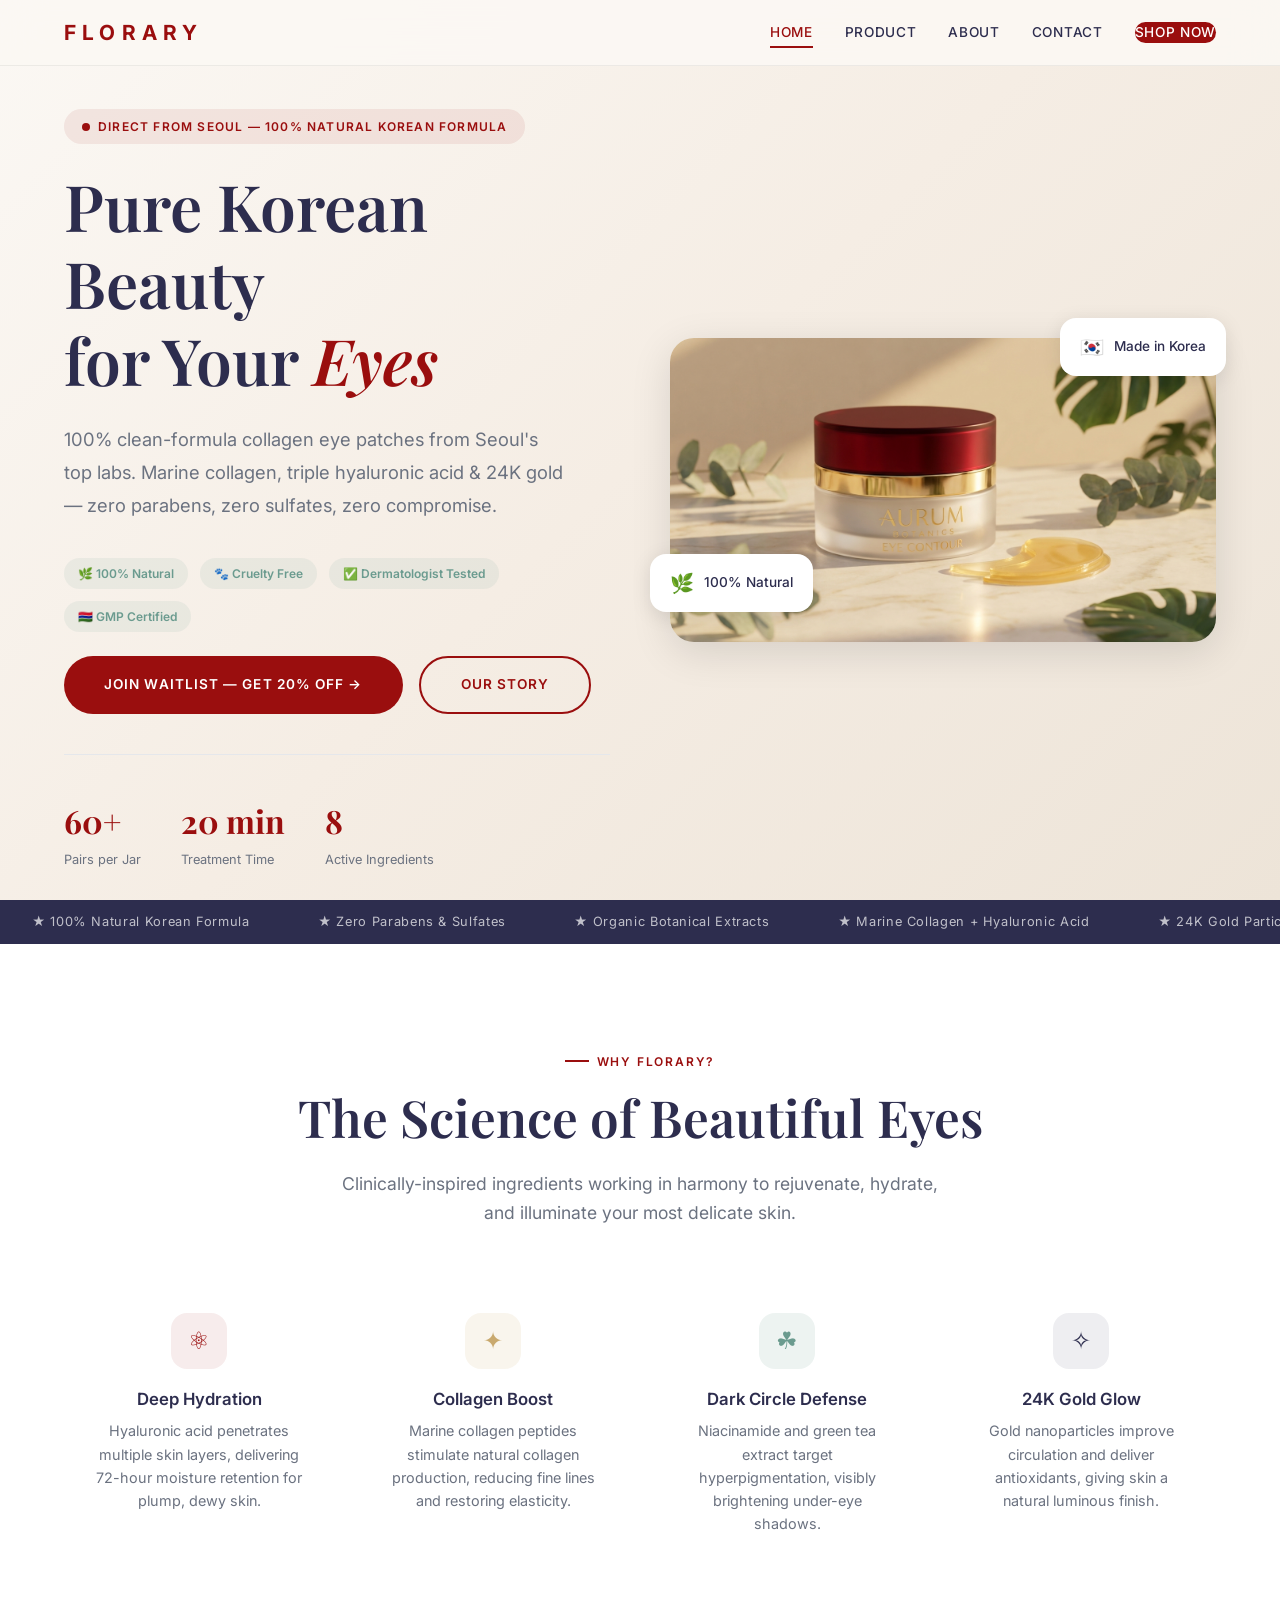
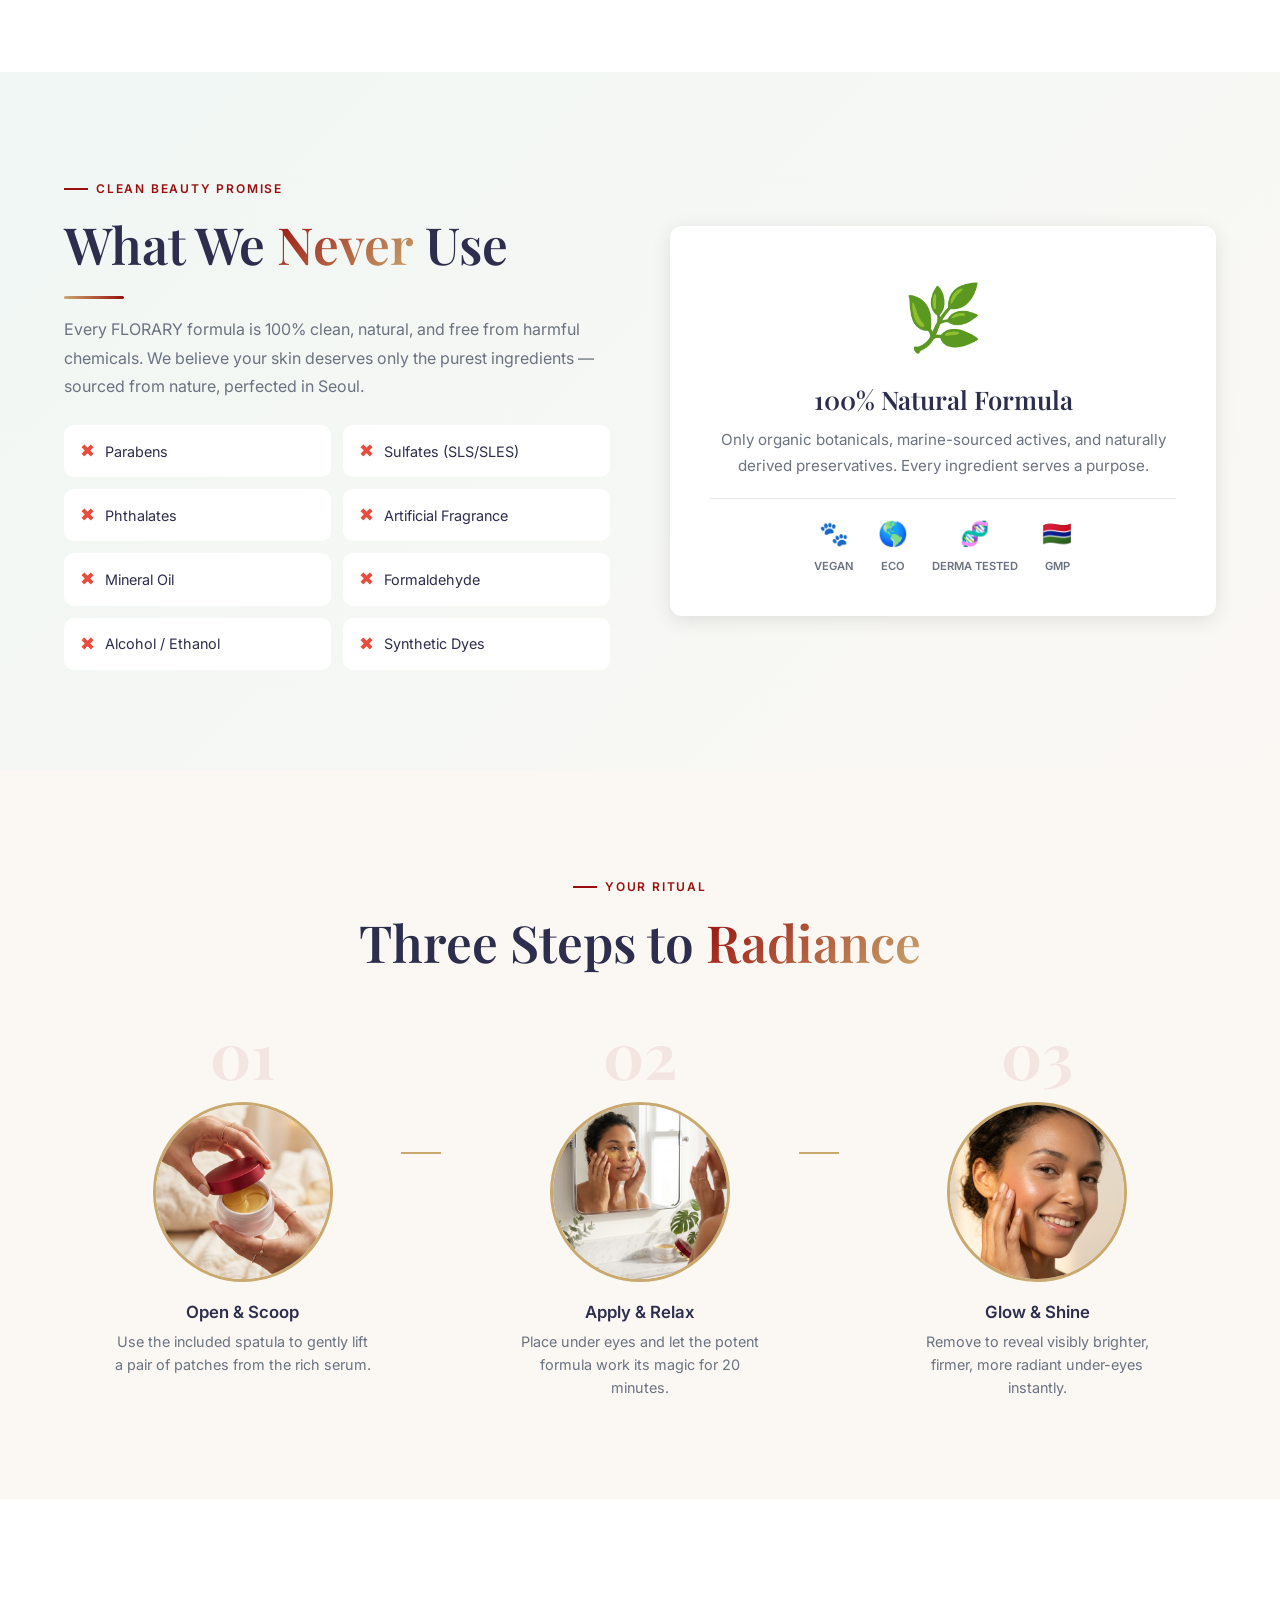
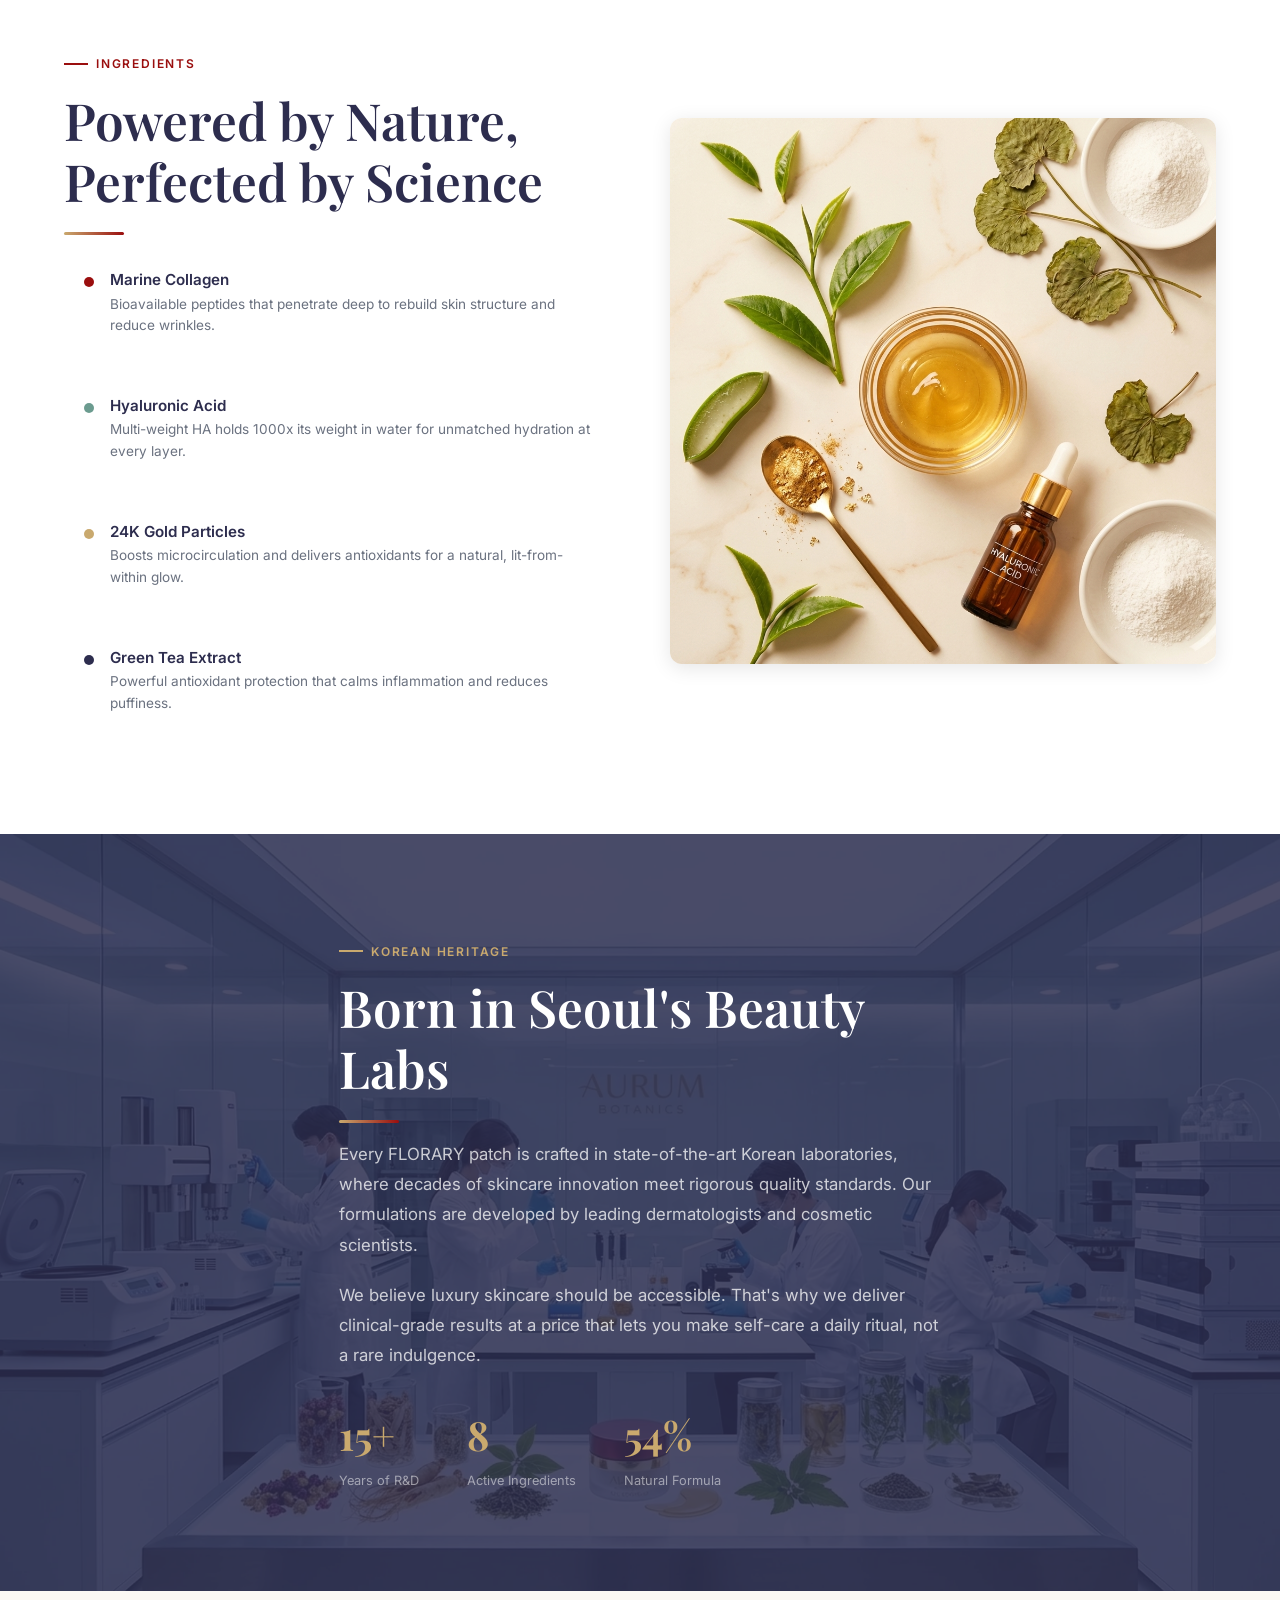
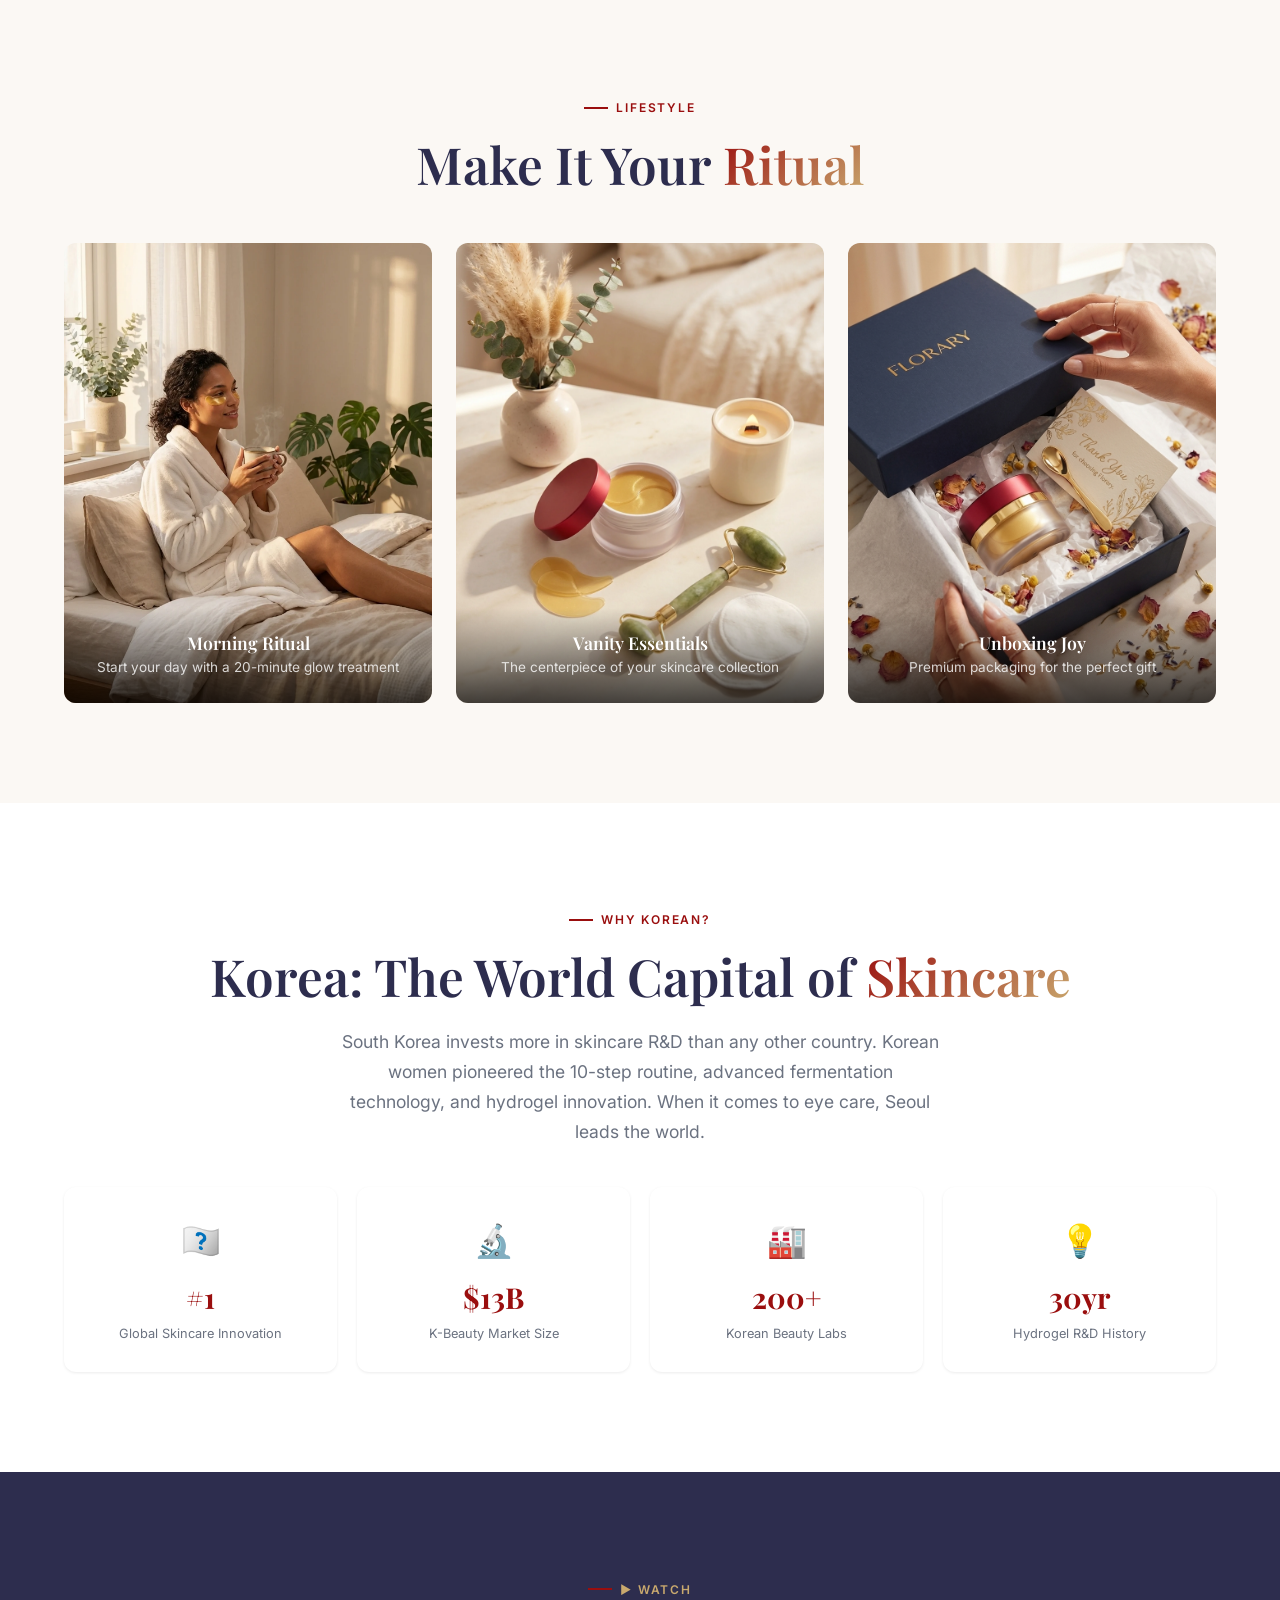
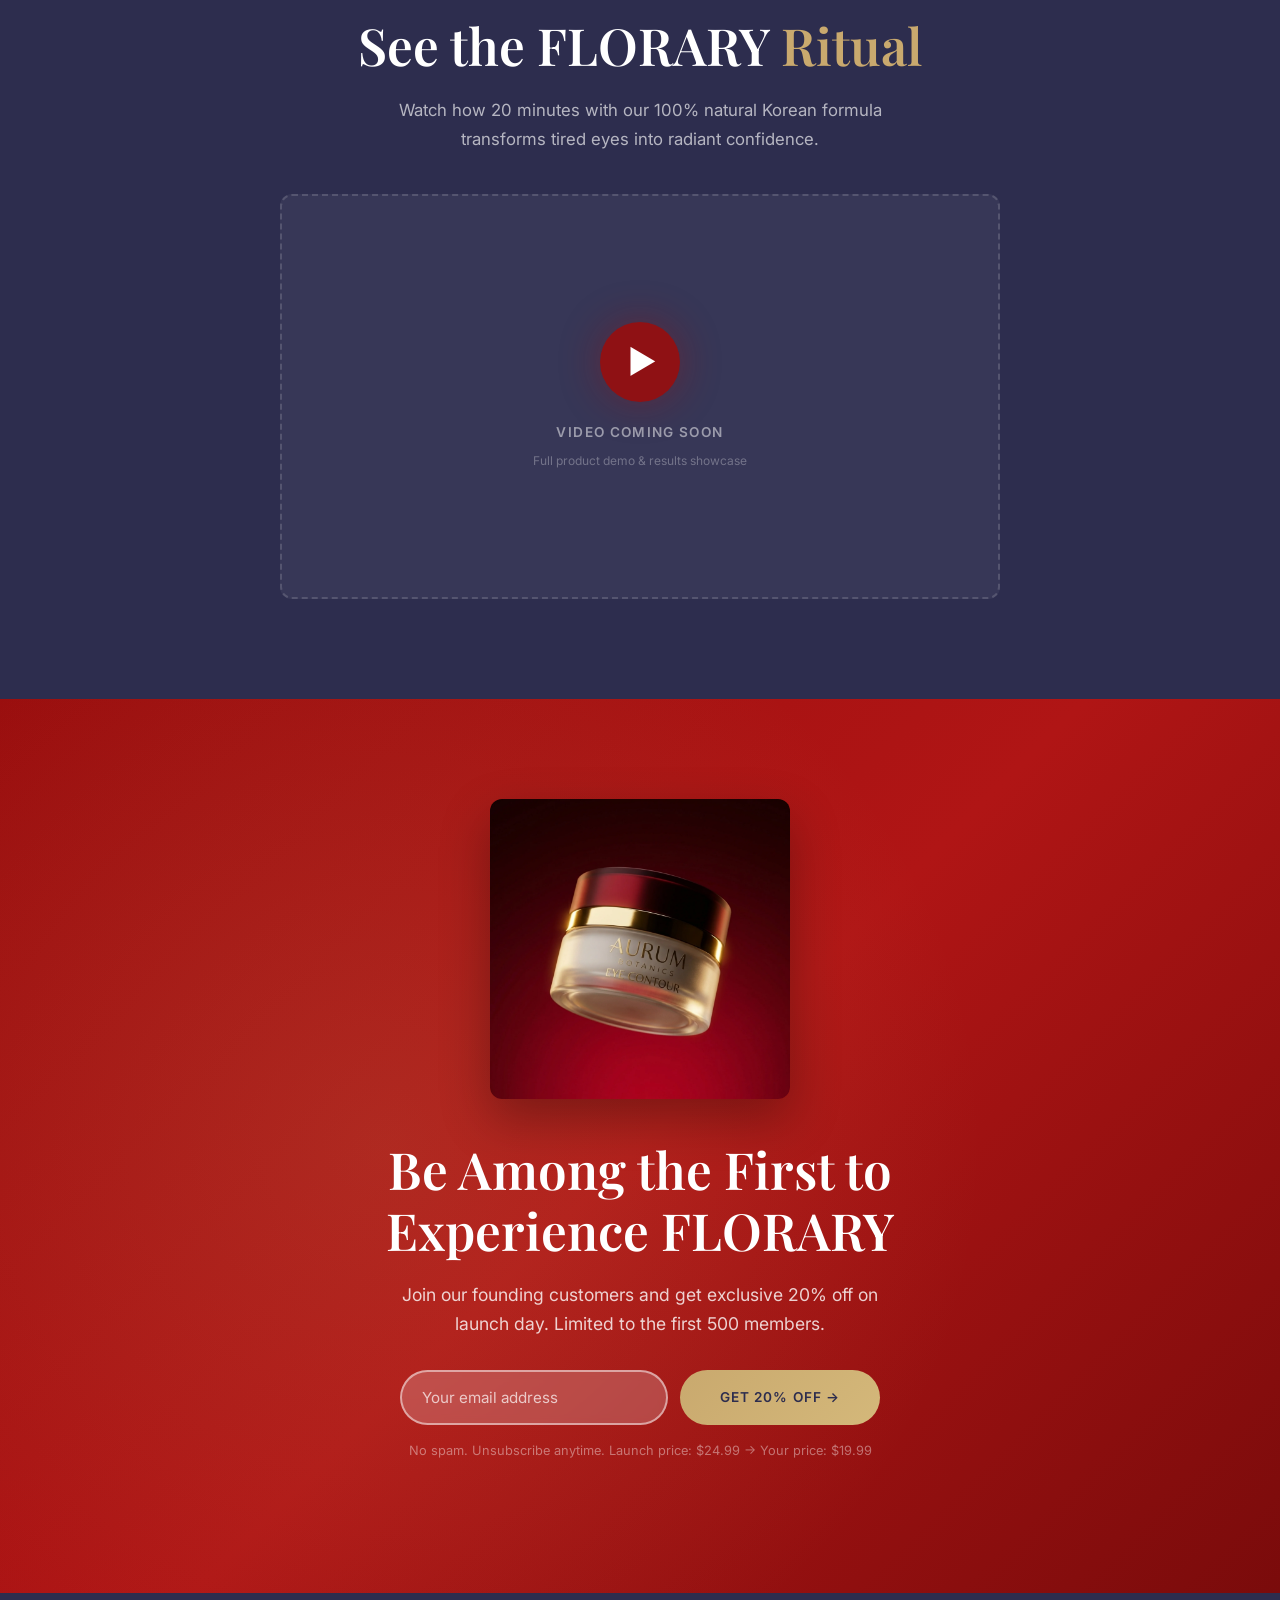
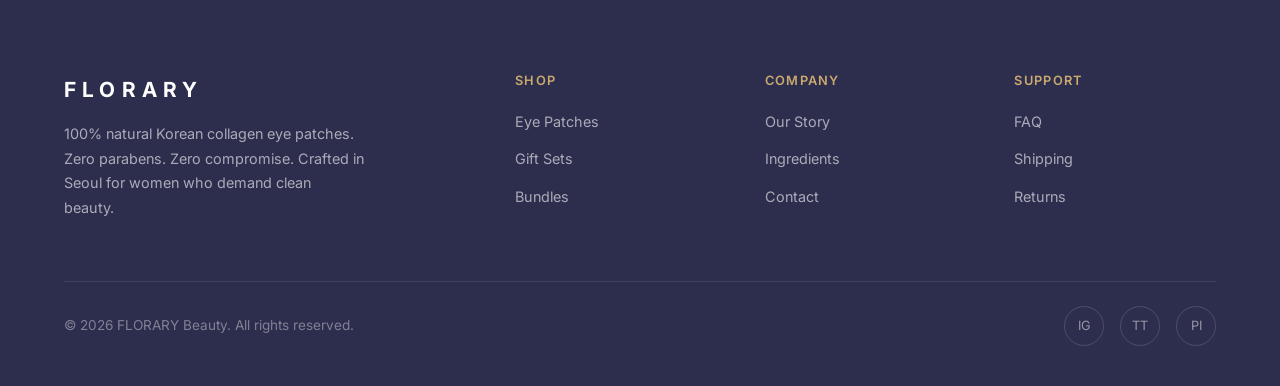
==== index.html @ 5958a9b1 "Add all site pages and images Complete FLORARY Beauty website: index.html, product.html, 11 product " ====
<!DOCTYPE html>
<html lang="en">
<head>
  <meta charset="UTF-8">
  <meta name="viewport" content="width=device-width, initial-scale=1.0">
  <title>FLORARY Beauty — Premium Korean Collagen Eye Patches</title>
  <meta name="description" content="Transform your under-eye area with FLORARY's luxury collagen eye patches. Infused with marine collagen, hyaluronic acid, and 24K gold. Korean beauty innovation.">
  <link rel="stylesheet" href="styles.css">
  <style>
    /* ---- Hero ---- */
    .hero { min-height: 100vh; display: flex; align-items: center; position: relative; overflow: hidden; padding-top: 80px; }
    .hero-bg { position: absolute; inset: 0; background: linear-gradient(135deg, var(--cream) 0%, #F5EDE4 50%, #EDE4D8 100%); }
    .hero-grid { display: grid; grid-template-columns: 1fr 1fr; gap: 60px; align-items: center; position: relative; z-index: 2; }
    .hero-badge { display: inline-flex; align-items: center; gap: 8px; background: rgba(154,14,14,0.08); color: var(--crimson); padding: 8px 18px; border-radius: 50px; font-size: 0.75rem; font-weight: 600; letter-spacing: 0.1em; text-transform: uppercase; margin-bottom: 24px; }
    .hero-badge::before { content: ''; width: 8px; height: 8px; background: var(--crimson); border-radius: 50%; animation: pulse 2s infinite; }
    @keyframes pulse { 0%, 100% { opacity: 1; } 50% { opacity: 0.4; } }
    .hero h1 { font-size: clamp(2.5rem, 5vw, 4rem); color: var(--navy); margin-bottom: 24px; }
    .hero h1 em { font-style: italic; color: var(--crimson); }
    .hero-desc { font-size: 1.15rem; color: var(--text-light); line-height: 1.8; margin-bottom: 36px; max-width: 500px; }
    .hero-buttons { display: flex; gap: 16px; flex-wrap: wrap; }
    .hero-stats { display: flex; gap: 40px; margin-top: 40px; padding-top: 40px; border-top: 1px solid var(--border); }
    .hero-stat-num { font-family: 'Playfair Display', serif; font-size: 2rem; font-weight: 700; color: var(--crimson); }
    .hero-stat-label { font-size: 0.8rem; color: var(--text-light); margin-top: 4px; }
    .hero-img-wrapper { position: relative; }
    .hero-img-wrapper img { border-radius: 24px; box-shadow: var(--shadow-lg); }
    .hero-float-badge { position: absolute; background: var(--white); border-radius: 16px; padding: 14px 20px; box-shadow: var(--shadow-md); display: flex; align-items: center; gap: 10px; font-size: 0.85rem; font-weight: 500; animation: floatBadge 4s ease-in-out infinite; }
    .hero-float-badge.top { top: -20px; right: -10px; }
    .hero-float-badge.bottom { bottom: 30px; left: -20px; }
    @keyframes floatBadge { 0%, 100% { transform: translateY(0); } 50% { transform: translateY(-8px); } }
    .sparkle-container { position: absolute; inset: 0; pointer-events: none; z-index: 1; }
    @keyframes sparkleAnim { 0%, 100% { opacity: 0; transform: scale(0); } 50% { opacity: 1; transform: scale(1); } }

    /* ---- Benefits ---- */
    .benefits-grid { display: grid; grid-template-columns: repeat(auto-fit, minmax(260px, 1fr)); gap: 24px; margin-top: 48px; }
    .benefit-card { background: var(--white); border-radius: var(--radius); padding: 36px 28px; text-align: center; transition: var(--transition); border: 1px solid transparent; }
    .benefit-card:hover { border-color: var(--gold); transform: translateY(-4px); box-shadow: var(--shadow-md); }
    .benefit-icon { width: 56px; height: 56px; border-radius: 16px; display: flex; align-items: center; justify-content: center; font-size: 1.5rem; margin: 0 auto 20px; }
    .benefit-card h3 { font-family: 'Inter', sans-serif; font-size: 1.05rem; font-weight: 600; margin-bottom: 10px; }
    .benefit-card p { font-size: 0.9rem; color: var(--text-light); line-height: 1.6; }

    /* ---- Steps ---- */
    .steps-grid { display: grid; grid-template-columns: repeat(3, 1fr); gap: 40px; margin-top: 48px; }
    .step { text-align: center; position: relative; }
    .step-num { font-family: 'Playfair Display', serif; font-size: 4rem; font-weight: 700; color: rgba(154,14,14,0.08); line-height: 1; margin-bottom: 16px; }
    .step-img { width: 180px; height: 180px; border-radius: 50%; overflow: hidden; margin: 0 auto 20px; border: 3px solid var(--gold); }
    .step-img img { width: 100%; height: 100%; object-fit: cover; }
    .step h3 { font-family: 'Inter', sans-serif; font-size: 1.05rem; font-weight: 600; margin-bottom: 8px; }
    .step p { font-size: 0.9rem; color: var(--text-light); max-width: 260px; margin: 0 auto; }
    .step-connector { position: absolute; top: 130px; right: -20px; width: 40px; height: 2px; background: var(--gold); }
    @media (max-width: 768px) { .step-connector { display: none; } .steps-grid { grid-template-columns: 1fr; } }

    /* ---- Ingredients ---- */
    .ingredients-layout { display: grid; grid-template-columns: 1fr 1fr; gap: 60px; align-items: center; margin-top: 48px; }
    .ingredient-list { display: flex; flex-direction: column; gap: 20px; }
    .ingredient-item { display: flex; gap: 16px; align-items: flex-start; padding: 20px; background: var(--white); border-radius: var(--radius); transition: var(--transition); }
    .ingredient-item:hover { box-shadow: var(--shadow-sm); transform: translateX(4px); }
    .ingredient-dot { width: 10px; height: 10px; border-radius: 50%; margin-top: 6px; flex-shrink: 0; }
    .ingredient-item h4 { font-family: 'Inter', sans-serif; font-size: 0.95rem; font-weight: 600; margin-bottom: 4px; }
    .ingredient-item p { font-size: 0.85rem; color: var(--text-light); }
    .ingredients-img img { border-radius: var(--radius); box-shadow: var(--shadow-md); }

    /* ---- Korean Heritage ---- */
    .korean { position: relative; background: var(--navy); color: var(--white); overflow: hidden; }
    .korean-bg { position: absolute; inset: 0; opacity: 0.15; }
    .korean-bg img { width: 100%; height: 100%; object-fit: cover; }
    .korean-content { position: relative; z-index: 2; max-width: 650px; }
    .korean .section-label { color: var(--gold); }
    .korean .section-label::before { background: var(--gold); }
    .korean .section-title { color: var(--white); }
    .korean p { color: rgba(255,255,255,0.75); font-size: 1.05rem; line-height: 1.8; margin-bottom: 20px; }
    .korean-stats { display: flex; gap: 48px; margin-top: 32px; }
    .korean-stat-num { font-family: 'Playfair Display', serif; font-size: 2.5rem; font-weight: 700; color: var(--gold); }
    .korean-stat-label { font-size: 0.8rem; color: rgba(255,255,255,0.5); margin-top: 4px; }

    /* ---- Lifestyle ---- */
    .lifestyle-grid { display: grid; grid-template-columns: repeat(3, 1fr); gap: 24px; margin-top: 48px; }
    .lifestyle-card { border-radius: var(--radius); overflow: hidden; position: relative; aspect-ratio: 4/5; }
    .lifestyle-card img { width: 100%; height: 100%; object-fit: cover; transition: transform 0.6s; }
    .lifestyle-card:hover img { transform: scale(1.05); }
    .lifestyle-overlay { position: absolute; bottom: 0; left: 0; right: 0; padding: 24px; background: linear-gradient(transparent, rgba(0,0,0,0.7)); color: var(--white); }
    .lifestyle-overlay h3 { font-size: 1.1rem; margin-bottom: 4px; }
    .lifestyle-overlay p { font-size: 0.85rem; opacity: 0.8; }

    /* ---- Reviews ---- */
    .reviews-grid { display: grid; grid-template-columns: repeat(auto-fit, minmax(300px, 1fr)); gap: 24px; margin-top: 48px; }
    .review-card { background: var(--white); border-radius: var(--radius); padding: 32px; position: relative; }
    .review-stars { color: var(--gold); font-size: 0.9rem; letter-spacing: 2px; margin-bottom: 16px; }
    .review-text { font-size: 0.95rem; color: var(--text); line-height: 1.7; margin-bottom: 20px; font-style: italic; }
    .review-author { display: flex; align-items: center; gap: 12px; }
    .review-avatar { width: 44px; height: 44px; border-radius: 50%; background: linear-gradient(135deg, var(--sage), var(--gold)); display: flex; align-items: center; justify-content: center; color: var(--white); font-weight: 700; font-size: 1rem; }
    .review-name { font-weight: 600; font-size: 0.9rem; }
    .review-badge { font-size: 0.75rem; color: var(--sage); }

    /* ---- CTA ---- */
    .cta { background: linear-gradient(135deg, var(--crimson) 0%, #B01515 50%, var(--crimson-dark) 100%); color: var(--white); text-align: center; position: relative; overflow: hidden; }
    .cta::before { content: ''; position: absolute; inset: 0; background: radial-gradient(circle at 30% 50%, rgba(201,169,110,0.15), transparent 60%); }
    .cta .section-title { color: var(--white); }
    .cta p { color: rgba(255,255,255,0.8); font-size: 1.1rem; max-width: 500px; margin: 0 auto 32px; }
    .cta-img { max-width: 300px; margin: 0 auto 40px; }
    .cta-img img { border-radius: var(--radius); box-shadow: 0 20px 50px rgba(0,0,0,0.3); }

    @media (max-width: 768px) {
      .hero-grid { grid-template-columns: 1fr; text-align: center; }
      .hero-desc, .hero-buttons { justify-content: center; }
      .hero-stats { justify-content: center; }
      .hero-img-wrapper { max-width: 400px; margin: 0 auto; }
      .hero-float-badge { display: none; }
      .ingredients-layout { grid-template-columns: 1fr; }
      .lifestyle-grid { grid-template-columns: 1fr; }
      .korean-stats { gap: 24px; }
    }
  </style>
</head>
<body>

<!-- Preloader -->
<div class="preloader">
  <div class="preloader-logo">FLORARY</div>
  <div class="preloader-bar"></div>
</div>

<!-- Scroll progress -->
<div class="scroll-progress"></div>

<!-- Nav -->
<nav class="nav">
  <div class="nav-overlay"></div>
  <div class="nav-inner">
    <a href="index.html" class="nav-logo">FLORARY</a>
    <div class="nav-links">
      <a href="index.html" class="active">Home</a>
      <a href="product.html">Product</a>
      <a href="about.html">About</a>
      <a href="contact.html">Contact</a>
      <a href="product.html" class="nav-cta">Shop Now</a>
    </div>
    <div class="nav-hamburger" onclick="document.querySelector('.nav-links').classList.toggle('open');document.querySelector('.nav-overlay').classList.toggle('show')">
      <span></span><span></span><span></span>
    </div>
  </div>
</nav>

<!-- Sparkles -->
<div class="sparkle-container"></div>

<!-- Hero -->
<section class="hero">
  <div class="hero-bg"></div>
  <div class="container hero-grid">
    <div class="reveal-left">
      <div class="hero-badge">Direct from Seoul &mdash; 100% Natural Korean Formula</div>
      <h1>Pure Korean Beauty <br>for Your <em>Eyes</em></h1>
      <p class="hero-desc">100% clean-formula collagen eye patches from Seoul's top labs. Marine collagen, triple hyaluronic acid &amp; 24K gold &mdash; zero parabens, zero sulfates, zero compromise.</p>
      <div class="hero-trust-badges" style="display:flex;gap:12px;flex-wrap:wrap;margin-bottom:24px;">
        <span style="display:inline-flex;align-items:center;gap:6px;background:rgba(107,155,143,0.1);padding:6px 14px;border-radius:50px;font-size:0.75rem;font-weight:600;color:var(--sage);">&#127807; 100% Natural</span>
        <span style="display:inline-flex;align-items:center;gap:6px;background:rgba(107,155,143,0.1);padding:6px 14px;border-radius:50px;font-size:0.75rem;font-weight:600;color:var(--sage);">&#128062; Cruelty Free</span>
        <span style="display:inline-flex;align-items:center;gap:6px;background:rgba(107,155,143,0.1);padding:6px 14px;border-radius:50px;font-size:0.75rem;font-weight:600;color:var(--sage);">&#9989; Dermatologist Tested</span>
        <span style="display:inline-flex;align-items:center;gap:6px;background:rgba(107,155,143,0.1);padding:6px 14px;border-radius:50px;font-size:0.75rem;font-weight:600;color:var(--sage);">&#127468;&#127474; GMP Certified</span>
      </div>
      <div class="hero-buttons">
        <a href="#waitlist" class="btn btn-primary">Join Waitlist &mdash; Get 20% Off &rarr;</a>
        <a href="about.html" class="btn btn-outline">Our Story</a>
      </div>
      <div class="hero-stats">
        <div><div class="hero-stat-num" data-count="60" data-suffix="+">0</div><div class="hero-stat-label">Pairs per Jar</div></div>
        <div><div class="hero-stat-num" data-count="20" data-suffix=" min">0</div><div class="hero-stat-label">Treatment Time</div></div>
        <div><div class="hero-stat-num" data-count="8">0</div><div class="hero-stat-label">Active Ingredients</div></div>
      </div>
    </div>
    <div class="hero-img-wrapper reveal-right">
      <img src="images/1-hero.png" alt="FLORARY Collagen Eye Patches — luxury jar with patches and botanical elements">
      <div class="hero-float-badge top">
        <span style="font-size:1.2rem">🇰🇷</span> Made in Korea
      </div>
      <div class="hero-float-badge bottom">
        <span style="font-size:1.2rem">&#127807;</span> 100% Natural
      </div>
    </div>
  </div>
</section>

<!-- Trust Marquee -->
<div class="marquee">
  <div class="marquee-inner">
    <span>&#9733; 100% Natural Korean Formula</span>
    <span>&#9733; Zero Parabens &amp; Sulfates</span>
    <span>&#9733; Organic Botanical Extracts</span>
    <span>&#9733; Marine Collagen + Hyaluronic Acid</span>
    <span>&#9733; 24K Gold Particles</span>
    <span>&#9733; Cruelty Free &amp; Vegan</span>
    <span>&#9733; Formulated in Seoul</span>
    <span>&#9733; Dermatologist Tested</span>
    <span>&#9733; GMP Certified Lab</span>
    <span>&#9733; 100% Natural Korean Formula</span>
    <span>&#9733; Zero Parabens &amp; Sulfates</span>
    <span>&#9733; Organic Botanical Extracts</span>
    <span>&#9733; Marine Collagen + Hyaluronic Acid</span>
    <span>&#9733; 24K Gold Particles</span>
    <span>&#9733; Cruelty Free &amp; Vegan</span>
    <span>&#9733; Formulated in Seoul</span>
    <span>&#9733; Dermatologist Tested</span>
    <span>&#9733; GMP Certified Lab</span>
  </div>
</div>

<!-- Benefits -->
<section class="section" style="background: var(--white);">
  <div class="container text-center">
    <div class="section-label reveal">Why FLORARY?</div>
    <h2 class="section-title reveal">The Science of Beautiful Eyes</h2>
    <p class="section-subtitle mx-auto reveal">Clinically-inspired ingredients working in harmony to rejuvenate, hydrate, and illuminate your most delicate skin.</p>
    <div class="benefits-grid">
      <div class="benefit-card reveal">
        <div class="benefit-icon" style="background: rgba(154,14,14,0.08); color: var(--crimson);">&#9883;</div>
        <h3>Deep Hydration</h3>
        <p>Hyaluronic acid penetrates multiple skin layers, delivering 72-hour moisture retention for plump, dewy skin.</p>
      </div>
      <div class="benefit-card reveal">
        <div class="benefit-icon" style="background: rgba(201,169,110,0.12); color: var(--gold);">&#10022;</div>
        <h3>Collagen Boost</h3>
        <p>Marine collagen peptides stimulate natural collagen production, reducing fine lines and restoring elasticity.</p>
      </div>
      <div class="benefit-card reveal">
        <div class="benefit-icon" style="background: rgba(107,155,143,0.12); color: var(--sage);">&#9752;</div>
        <h3>Dark Circle Defense</h3>
        <p>Niacinamide and green tea extract target hyperpigmentation, visibly brightening under-eye shadows.</p>
      </div>
      <div class="benefit-card reveal">
        <div class="benefit-icon" style="background: rgba(45,45,78,0.08); color: var(--navy);">&#10023;</div>
        <h3>24K Gold Glow</h3>
        <p>Gold nanoparticles improve circulation and deliver antioxidants, giving skin a natural luminous finish.</p>
      </div>
    </div>
  </div>
</section>

<!-- Clean Formula -->
<section class="section" style="background: linear-gradient(135deg, #F0F7F4 0%, var(--cream) 100%);">
  <div class="container">
    <div style="display:grid;grid-template-columns:1fr 1fr;gap:60px;align-items:center;">
      <div>
        <div class="section-label reveal-left">Clean Beauty Promise</div>
        <h2 class="section-title reveal-left">What We <span class="gradient-text">Never</span> Use</h2>
        <div class="gold-line reveal-left"></div>
        <p style="color:var(--text-light);line-height:1.8;margin-bottom:24px;" class="reveal-left">Every FLORARY formula is 100% clean, natural, and free from harmful chemicals. We believe your skin deserves only the purest ingredients &mdash; sourced from nature, perfected in Seoul.</p>
        <div style="display:grid;grid-template-columns:1fr 1fr;gap:12px;" class="reveal-left">
          <div style="display:flex;align-items:center;gap:10px;padding:12px 16px;background:var(--white);border-radius:10px;font-size:0.9rem;"><span style="color:#E74C3C;font-size:1.1rem;">&#10006;</span> Parabens</div>
          <div style="display:flex;align-items:center;gap:10px;padding:12px 16px;background:var(--white);border-radius:10px;font-size:0.9rem;"><span style="color:#E74C3C;font-size:1.1rem;">&#10006;</span> Sulfates (SLS/SLES)</div>
          <div style="display:flex;align-items:center;gap:10px;padding:12px 16px;background:var(--white);border-radius:10px;font-size:0.9rem;"><span style="color:#E74C3C;font-size:1.1rem;">&#10006;</span> Phthalates</div>
          <div style="display:flex;align-items:center;gap:10px;padding:12px 16px;background:var(--white);border-radius:10px;font-size:0.9rem;"><span style="color:#E74C3C;font-size:1.1rem;">&#10006;</span> Artificial Fragrance</div>
          <div style="display:flex;align-items:center;gap:10px;padding:12px 16px;background:var(--white);border-radius:10px;font-size:0.9rem;"><span style="color:#E74C3C;font-size:1.1rem;">&#10006;</span> Mineral Oil</div>
          <div style="display:flex;align-items:center;gap:10px;padding:12px 16px;background:var(--white);border-radius:10px;font-size:0.9rem;"><span style="color:#E74C3C;font-size:1.1rem;">&#10006;</span> Formaldehyde</div>
          <div style="display:flex;align-items:center;gap:10px;padding:12px 16px;background:var(--white);border-radius:10px;font-size:0.9rem;"><span style="color:#E74C3C;font-size:1.1rem;">&#10006;</span> Alcohol / Ethanol</div>
          <div style="display:flex;align-items:center;gap:10px;padding:12px 16px;background:var(--white);border-radius:10px;font-size:0.9rem;"><span style="color:#E74C3C;font-size:1.1rem;">&#10006;</span> Synthetic Dyes</div>
        </div>
      </div>
      <div class="reveal-right" style="text-align:center;">
        <div style="background:var(--white);border-radius:var(--radius);padding:40px;box-shadow:var(--shadow-md);">
          <div style="font-size:4rem;margin-bottom:16px;">&#127807;</div>
          <h3 style="font-family:'Playfair Display',serif;font-size:1.6rem;margin-bottom:12px;color:var(--navy);">100% Natural Formula</h3>
          <p style="color:var(--text-light);font-size:0.95rem;line-height:1.7;margin-bottom:20px;">Only organic botanicals, marine-sourced actives, and naturally derived preservatives. Every ingredient serves a purpose.</p>
          <div style="display:flex;justify-content:center;gap:24px;padding-top:16px;border-top:1px solid var(--border);">
            <div style="text-align:center;"><div style="font-size:1.5rem;">&#128062;</div><div style="font-size:0.7rem;font-weight:600;color:var(--text-light);margin-top:4px;">VEGAN</div></div>
            <div style="text-align:center;"><div style="font-size:1.5rem;">&#127758;</div><div style="font-size:0.7rem;font-weight:600;color:var(--text-light);margin-top:4px;">ECO</div></div>
            <div style="text-align:center;"><div style="font-size:1.5rem;">&#129516;</div><div style="font-size:0.7rem;font-weight:600;color:var(--text-light);margin-top:4px;">DERMA TESTED</div></div>
            <div style="text-align:center;"><div style="font-size:1.5rem;">&#127468;&#127474;</div><div style="font-size:0.7rem;font-weight:600;color:var(--text-light);margin-top:4px;">GMP</div></div>
          </div>
        </div>
      </div>
    </div>
  </div>
</section>

<!-- How It Works -->
<section class="section">
  <div class="container text-center">
    <div class="section-label reveal">Your Ritual</div>
    <h2 class="section-title reveal">Three Steps to <span class="gradient-text">Radiance</span></h2>
    <div class="steps-grid">
      <div class="step reveal">
        <div class="step-num">01</div>
        <div class="step-img"><img src="images/3-step-open.png" alt="Open FLORARY jar"></div>
        <h3>Open &amp; Scoop</h3>
        <p>Use the included spatula to gently lift a pair of patches from the rich serum.</p>
        <div class="step-connector"></div>
      </div>
      <div class="step reveal" style="transition-delay: 0.15s;">
        <div class="step-num">02</div>
        <div class="step-img"><img src="images/4-step-apply.png" alt="Apply patches under eyes"></div>
        <h3>Apply &amp; Relax</h3>
        <p>Place under eyes and let the potent formula work its magic for 20 minutes.</p>
        <div class="step-connector"></div>
      </div>
      <div class="step reveal" style="transition-delay: 0.3s;">
        <div class="step-num">03</div>
        <div class="step-img"><img src="images/5-step-glow.png" alt="Glowing results"></div>
        <h3>Glow &amp; Shine</h3>
        <p>Remove to reveal visibly brighter, firmer, more radiant under-eyes instantly.</p>
      </div>
    </div>
  </div>
</section>

<!-- Ingredients -->
<section class="section" style="background: var(--white);">
  <div class="container">
    <div class="ingredients-layout">
      <div>
        <div class="section-label reveal-left">Ingredients</div>
        <h2 class="section-title reveal-left">Powered by Nature, <br>Perfected by Science</h2>
        <div class="gold-line reveal-left"></div>
        <div class="ingredient-list">
          <div class="ingredient-item reveal-left">
            <div class="ingredient-dot" style="background: var(--crimson);"></div>
            <div><h4>Marine Collagen</h4><p>Bioavailable peptides that penetrate deep to rebuild skin structure and reduce wrinkles.</p></div>
          </div>
          <div class="ingredient-item reveal-left" style="transition-delay: 0.1s;">
            <div class="ingredient-dot" style="background: var(--sage);"></div>
            <div><h4>Hyaluronic Acid</h4><p>Multi-weight HA holds 1000x its weight in water for unmatched hydration at every layer.</p></div>
          </div>
          <div class="ingredient-item reveal-left" style="transition-delay: 0.2s;">
            <div class="ingredient-dot" style="background: var(--gold);"></div>
            <div><h4>24K Gold Particles</h4><p>Boosts microcirculation and delivers antioxidants for a natural, lit-from-within glow.</p></div>
          </div>
          <div class="ingredient-item reveal-left" style="transition-delay: 0.3s;">
            <div class="ingredient-dot" style="background: var(--navy);"></div>
            <div><h4>Green Tea Extract</h4><p>Powerful antioxidant protection that calms inflammation and reduces puffiness.</p></div>
          </div>
        </div>
      </div>
      <div class="ingredients-img reveal-right">
        <img src="images/6-ingredients.png" alt="FLORARY premium ingredients — collagen, gold, green tea, hyaluronic acid">
      </div>
    </div>
  </div>
</section>

<!-- Korean Heritage -->
<section class="section korean">
  <div class="korean-bg"><img src="images/7-korean-lab.webp" alt=""></div>
  <div class="container korean-content">
    <div class="section-label reveal">Korean Heritage</div>
    <h2 class="section-title reveal">Born in Seoul's Beauty Labs</h2>
    <div class="gold-line reveal"></div>
    <p class="reveal">Every FLORARY patch is crafted in state-of-the-art Korean laboratories, where decades of skincare innovation meet rigorous quality standards. Our formulations are developed by leading dermatologists and cosmetic scientists.</p>
    <p class="reveal">We believe luxury skincare should be accessible. That's why we deliver clinical-grade results at a price that lets you make self-care a daily ritual, not a rare indulgence.</p>
    <div class="korean-stats reveal">
      <div><div class="korean-stat-num" data-count="15" data-suffix="+">0</div><div class="korean-stat-label">Years of R&amp;D</div></div>
      <div><div class="korean-stat-num" data-count="8">0</div><div class="korean-stat-label">Active Ingredients</div></div>
      <div><div class="korean-stat-num" data-count="100" data-suffix="%">0</div><div class="korean-stat-label">Natural Formula</div></div>
    </div>
  </div>
</section>

<!-- Lifestyle -->
<section class="section">
  <div class="container text-center">
    <div class="section-label reveal">Lifestyle</div>
    <h2 class="section-title reveal">Make It Your <span class="gradient-text">Ritual</span></h2>
    <div class="lifestyle-grid">
      <div class="lifestyle-card reveal">
        <img src="images/8-morning.webp" alt="Morning skincare routine with FLORARY">
        <div class="lifestyle-overlay"><h3>Morning Ritual</h3><p>Start your day with a 20-minute glow treatment</p></div>
      </div>
      <div class="lifestyle-card reveal" style="transition-delay: 0.15s;">
        <img src="images/9-vanity.webp" alt="Luxury vanity setup with FLORARY">
        <div class="lifestyle-overlay"><h3>Vanity Essentials</h3><p>The centerpiece of your skincare collection</p></div>
      </div>
      <div class="lifestyle-card reveal" style="transition-delay: 0.3s;">
        <img src="images/10-unboxing.png" alt="Unboxing FLORARY luxury packaging">
        <div class="lifestyle-overlay"><h3>Unboxing Joy</h3><p>Premium packaging for the perfect gift</p></div>
      </div>
    </div>
  </div>
</section>

<!-- Why Korean -->
<section class="section" style="background: var(--white);">
  <div class="container text-center">
    <div class="section-label reveal">Why Korean?</div>
    <h2 class="section-title reveal">Korea: The World Capital of <span class="gradient-text">Skincare</span></h2>
    <p class="section-subtitle mx-auto reveal">South Korea invests more in skincare R&amp;D than any other country. Korean women pioneered the 10-step routine, advanced fermentation technology, and hydrogel innovation. When it comes to eye care, Seoul leads the world.</p>
    <div style="display:grid;grid-template-columns:repeat(auto-fit, minmax(200px, 1fr));gap:20px;margin-top:40px;">
      <div class="card reveal" style="padding:28px;text-align:center;">
        <div style="font-size:2rem;margin-bottom:8px;">&#127470;&#127472;</div>
        <div style="font-family:'Playfair Display',serif;font-size:1.8rem;font-weight:700;color:var(--crimson);">#1</div>
        <div style="font-size:0.8rem;color:var(--text-light);margin-top:4px;">Global Skincare Innovation</div>
      </div>
      <div class="card reveal" style="padding:28px;text-align:center;transition-delay:0.1s;">
        <div style="font-size:2rem;margin-bottom:8px;">&#128300;</div>
        <div style="font-family:'Playfair Display',serif;font-size:1.8rem;font-weight:700;color:var(--crimson);">$13B</div>
        <div style="font-size:0.8rem;color:var(--text-light);margin-top:4px;">K-Beauty Market Size</div>
      </div>
      <div class="card reveal" style="padding:28px;text-align:center;transition-delay:0.2s;">
        <div style="font-size:2rem;margin-bottom:8px;">&#127981;</div>
        <div style="font-family:'Playfair Display',serif;font-size:1.8rem;font-weight:700;color:var(--crimson);">200+</div>
        <div style="font-size:0.8rem;color:var(--text-light);margin-top:4px;">Korean Beauty Labs</div>
      </div>
      <div class="card reveal" style="padding:28px;text-align:center;transition-delay:0.3s;">
        <div style="font-size:2rem;margin-bottom:8px;">&#128161;</div>
        <div style="font-family:'Playfair Display',serif;font-size:1.8rem;font-weight:700;color:var(--crimson);">30yr</div>
        <div style="font-size:0.8rem;color:var(--text-light);margin-top:4px;">Hydrogel R&amp;D History</div>
      </div>
    </div>
  </div>
</section>

<!-- Video Placeholder -->
<section class="section" style="background:var(--navy);overflow:hidden;">
  <div class="container text-center">
    <div class="section-label reveal" style="color:var(--gold);">&#9654; Watch</div>
    <h2 class="section-title reveal" style="color:var(--white);">See the FLORARY <span style="color:var(--gold);">Ritual</span></h2>
    <p class="reveal" style="color:rgba(255,255,255,0.65);max-width:500px;margin:0 auto 40px;font-size:1.05rem;line-height:1.7;">Watch how 20 minutes with our 100% natural Korean formula transforms tired eyes into radiant confidence.</p>
    <div class="reveal" style="max-width:720px;margin:0 auto;aspect-ratio:16/9;background:rgba(255,255,255,0.05);border-radius:var(--radius);border:2px dashed rgba(255,255,255,0.15);display:flex;flex-direction:column;align-items:center;justify-content:center;cursor:pointer;transition:all 0.3s;" onmouseover="this.style.borderColor='var(--gold)';this.style.background='rgba(255,255,255,0.08)'" onmouseout="this.style.borderColor='rgba(255,255,255,0.15)';this.style.background='rgba(255,255,255,0.05)'">
      <div style="width:80px;height:80px;border-radius:50%;background:rgba(154,14,14,0.9);display:flex;align-items:center;justify-content:center;margin-bottom:20px;box-shadow:0 0 40px rgba(154,14,14,0.4);">
        <span style="font-size:2rem;margin-left:4px;color:white;">&#9654;</span>
      </div>
      <p style="color:rgba(255,255,255,0.5);font-size:0.85rem;font-weight:600;letter-spacing:0.1em;text-transform:uppercase;">Video Coming Soon</p>
      <p style="color:rgba(255,255,255,0.3);font-size:0.75rem;margin-top:8px;">Full product demo &amp; results showcase</p>
    </div>
  </div>
</section>

<!-- CTA / Waitlist -->
<section id="waitlist" class="section cta">
  <div class="container" style="position: relative; z-index: 2;">
    <div class="cta-img reveal-scale"><img src="images/11-floating-jar.webp" alt="FLORARY jar"></div>
    <h2 class="section-title reveal">Be Among the First to <br>Experience FLORARY</h2>
    <p class="reveal">Join our founding customers and get exclusive 20% off on launch day. Limited to the first 500 members.</p>
    <form onsubmit="event.preventDefault();this.innerHTML='<div style=&quot;font-size:2rem;margin-bottom:12px&quot;>&#10003;</div><p style=&quot;font-size:1.1rem;color:rgba(255,255,255,0.9)&quot;>You&#39;re on the list! Check your email for confirmation.</p>';return false;" style="display:flex;gap:12px;max-width:480px;margin:0 auto;flex-wrap:wrap;justify-content:center;" class="reveal">
      <input type="email" placeholder="Your email address" required style="flex:1;min-width:240px;padding:16px 20px;border-radius:50px;border:2px solid rgba(255,255,255,0.5);background:rgba(255,255,255,0.2);color:white;font-family:'Inter',sans-serif;font-size:0.95rem;outline:none;backdrop-filter:blur(4px);">
      <button type="submit" class="btn btn-gold" style="border:none;cursor:pointer;">Get 20% Off &rarr;</button>
    </form>
    <p class="reveal" style="margin-top:16px;font-size:0.8rem;opacity:0.5;">No spam. Unsubscribe anytime. Launch price: $24.99 &rarr; Your price: $19.99</p>
  </div>
</section>

<!-- Footer -->
<footer class="footer">
  <div class="container">
    <div class="footer-grid">
      <div class="footer-brand">
        <span class="nav-logo">FLORARY</span>
        <p>100% natural Korean collagen eye patches. Zero parabens. Zero compromise. Crafted in Seoul for women who demand clean beauty.</p>
      </div>
      <div>
        <h4>Shop</h4>
        <ul>
          <li><a href="product.html">Eye Patches</a></li>
          <li><a href="product.html">Gift Sets</a></li>
          <li><a href="product.html">Bundles</a></li>
        </ul>
      </div>
      <div>
        <h4>Company</h4>
        <ul>
          <li><a href="about.html">Our Story</a></li>
          <li><a href="about.html#ingredients">Ingredients</a></li>
          <li><a href="contact.html">Contact</a></li>
        </ul>
      </div>
      <div>
        <h4>Support</h4>
        <ul>
          <li><a href="contact.html">FAQ</a></li>
          <li><a href="contact.html">Shipping</a></li>
          <li><a href="contact.html">Returns</a></li>
        </ul>
      </div>
    </div>
    <div class="footer-bottom">
      <span>&copy; 2026 FLORARY Beauty. All rights reserved.</span>
      <div class="footer-socials">
        <a href="#" aria-label="Instagram">IG</a>
        <a href="#" aria-label="TikTok">TT</a>
        <a href="#" aria-label="Pinterest">PI</a>
      </div>
    </div>
  </div>
</footer>

<script src="script.js"></script>
</body>
</html>
---- styles.css ----
/* ============================================
   FLORARY Beauty — Global Styles
   Brand: Crimson #9A0E0E | Navy #2D2D4E | Sage #6B9B8F | Gold #C9A96E | Cream #FBF8F4
   ============================================ */

@import url('https://fonts.googleapis.com/css2?family=Inter:wght@300;400;500;600;700&family=Playfair+Display:ital,wght@0,400;0,500;0,600;0,700;1,400;1,500&display=swap');

*, *::before, *::after { margin: 0; padding: 0; box-sizing: border-box; }

/* Waitlist input placeholder visibility */
input[type="email"]::placeholder { color: rgba(255,255,255,0.7) !important; opacity: 1; }

:root {
  --crimson: #9A0E0E;
  --crimson-dark: #7a0b0b;
  --navy: #2D2D4E;
  --sage: #6B9B8F;
  --gold: #C9A96E;
  --cream: #FBF8F4;
  --white: #FFFFFF;
  --text: #2D2D4E;
  --text-light: #6B7280;
  --border: #E5E7EB;
  --shadow-sm: 0 1px 3px rgba(0,0,0,0.08);
  --shadow-md: 0 4px 20px rgba(0,0,0,0.1);
  --shadow-lg: 0 10px 40px rgba(0,0,0,0.12);
  --radius: 12px;
  --transition: 0.3s cubic-bezier(0.4, 0, 0.2, 1);
}

html { scroll-behavior: smooth; font-size: 16px; }

body {
  font-family: 'Inter', sans-serif;
  color: var(--text);
  background: var(--cream);
  line-height: 1.6;
  overflow-x: hidden;
  -webkit-font-smoothing: antialiased;
}

h1, h2, h3, h4 { font-family: 'Playfair Display', serif; font-weight: 600; line-height: 1.2; }

a { text-decoration: none; color: inherit; transition: var(--transition); }
img { max-width: 100%; height: auto; display: block; }

.container { max-width: 1200px; margin: 0 auto; padding: 0 24px; }

/* ---- Scroll progress ---- */
.scroll-progress { position: fixed; top: 0; left: 0; height: 3px; background: linear-gradient(90deg, var(--crimson), var(--gold)); z-index: 10000; width: 0%; transition: width 0.1s; }

/* ---- Preloader ---- */
.preloader {
  position: fixed; inset: 0; background: var(--cream); z-index: 99999;
  display: flex; align-items: center; justify-content: center; flex-direction: column;
  transition: opacity 0.6s, visibility 0.6s;
}
.preloader.hidden { opacity: 0; visibility: hidden; pointer-events: none; }
.preloader-logo { font-family: 'Inter', sans-serif; font-size: 2rem; font-weight: 700; letter-spacing: 0.35em; color: var(--crimson); }
.preloader-bar { width: 120px; height: 2px; background: var(--border); margin-top: 20px; border-radius: 2px; overflow: hidden; }
.preloader-bar::after { content: ''; display: block; width: 40%; height: 100%; background: var(--crimson); animation: preloaderSlide 1s ease-in-out infinite; }
@keyframes preloaderSlide { 0% { transform: translateX(-100%); } 100% { transform: translateX(350%); } }

/* ---- Navigation ---- */
.nav {
  position: fixed; top: 0; left: 0; right: 0; z-index: 9999;
  background: rgba(251, 248, 244, 0.92);
  backdrop-filter: blur(20px); -webkit-backdrop-filter: blur(20px);
  border-bottom: 1px solid rgba(0,0,0,0.06);
  transition: var(--transition);
}
.nav.scrolled { box-shadow: var(--shadow-sm); }
.nav-inner { display: flex; align-items: center; justify-content: space-between; padding: 16px 24px; max-width: 1200px; margin: 0 auto; }
.nav-logo { font-family: 'Inter', sans-serif; font-size: 1.3rem; font-weight: 700; letter-spacing: 0.3em; color: var(--crimson); }
.nav-links { display: flex; gap: 32px; align-items: center; }
.nav-links a {
  font-size: 0.85rem; font-weight: 500; letter-spacing: 0.05em; text-transform: uppercase;
  color: var(--text); position: relative; padding: 4px 0;
}
.nav-links a:not(.nav-cta)::after {
  content: ''; position: absolute; bottom: 0; left: 0; width: 0; height: 2px;
  background: var(--crimson); transition: width 0.3s;
}
.nav-links a:not(.nav-cta):hover::after, .nav-links a.active:not(.nav-cta)::after { width: 100%; }
.nav-links a.active { color: var(--crimson); }

.nav-cta {
  background: var(--crimson); color: var(--white) !important; padding: 12px 28px;
  border-radius: 50px; font-size: 0.8rem; font-weight: 600; letter-spacing: 0.05em;
  text-transform: uppercase; transition: var(--transition); display: inline-block;
  white-space: nowrap; line-height: 1;
}
.nav-cta:hover { background: var(--crimson-dark); transform: translateY(-1px); box-shadow: 0 4px 15px rgba(154,14,14,0.3); }

/* Hamburger */
.nav-hamburger { display: none; flex-direction: column; gap: 5px; cursor: pointer; padding: 4px; }
.nav-hamburger span { display: block; width: 24px; height: 2px; background: var(--navy); transition: var(--transition); }

/* Mobile nav */
@media (max-width: 768px) {
  .nav-hamburger { display: flex; z-index: 10001; }
  .nav-links {
    position: fixed; top: 0; right: -100%; width: 280px; height: 100vh;
    background: var(--cream); flex-direction: column; padding: 80px 40px;
    gap: 24px; transition: right 0.4s; box-shadow: -10px 0 30px rgba(0,0,0,0.1);
    z-index: 10000;
  }
  .nav-links.open { right: 0; }
  .nav-links .nav-cta { text-align: center; }
  .nav-overlay { position: fixed; inset: 0; background: rgba(0,0,0,0.3); z-index: 9998; opacity: 0; visibility: hidden; transition: var(--transition); }
  .nav-overlay.show { opacity: 1; visibility: visible; }
}

/* ---- Buttons ---- */
.btn {
  display: inline-flex; align-items: center; gap: 8px;
  padding: 16px 40px; border-radius: 50px; font-family: 'Inter', sans-serif;
  font-size: 0.85rem; font-weight: 600; letter-spacing: 0.08em; text-transform: uppercase;
  cursor: pointer; border: none; transition: var(--transition); position: relative; overflow: hidden;
}
.btn::after {
  content: ''; position: absolute; top: 0; left: -100%; width: 100%; height: 100%;
  background: linear-gradient(90deg, transparent, rgba(255,255,255,0.2), transparent);
  transition: left 0.5s;
}
.btn:hover::after { left: 100%; }
.btn-primary { background: var(--crimson); color: var(--white); }
.btn-primary:hover { background: var(--crimson-dark); transform: translateY(-2px); box-shadow: 0 8px 25px rgba(154,14,14,0.3); }
.btn-outline { background: transparent; color: var(--crimson); border: 2px solid var(--crimson); }
.btn-outline:hover { background: var(--crimson); color: var(--white); transform: translateY(-2px); }
.btn-gold { background: linear-gradient(135deg, var(--gold), #D4B87A); color: var(--navy); }
.btn-gold:hover { transform: translateY(-2px); box-shadow: 0 8px 25px rgba(201,169,110,0.4); }

/* ---- Section ---- */
.section { padding: 100px 0; }
.section-label {
  display: inline-flex; align-items: center; gap: 8px;
  font-size: 0.75rem; font-weight: 600; letter-spacing: 0.15em; text-transform: uppercase;
  color: var(--crimson); margin-bottom: 16px;
}
.section-label::before { content: ''; width: 24px; height: 2px; background: var(--crimson); }
.section-title { font-size: clamp(2rem, 4vw, 3.2rem); margin-bottom: 20px; color: var(--navy); }
.section-subtitle { font-size: 1.1rem; color: var(--text-light); max-width: 600px; line-height: 1.7; }
.text-center { text-align: center; }
.mx-auto { margin-left: auto; margin-right: auto; }

/* ---- Reveal animations ---- */
.reveal { opacity: 0; transform: translateY(40px); transition: opacity 0.8s, transform 0.8s; }
.reveal.visible { opacity: 1; transform: translateY(0); }
.reveal-left { opacity: 0; transform: translateX(-40px); transition: opacity 0.8s, transform 0.8s; }
.reveal-left.visible { opacity: 1; transform: translateX(0); }
.reveal-right { opacity: 0; transform: translateX(40px); transition: opacity 0.8s, transform 0.8s; }
.reveal-right.visible { opacity: 1; transform: translateX(0); }
.reveal-scale { opacity: 0; transform: scale(0.9); transition: opacity 0.8s, transform 0.8s; }
.reveal-scale.visible { opacity: 1; transform: scale(1); }

/* ---- Footer ---- */
.footer { background: var(--navy); color: rgba(255,255,255,0.85); padding: 80px 0 40px; }
.footer-grid { display: grid; grid-template-columns: 2fr 1fr 1fr 1fr; gap: 48px; margin-bottom: 60px; }
.footer-brand .nav-logo { color: var(--white); margin-bottom: 16px; display: inline-block; }
.footer-brand p { color: rgba(255,255,255,0.6); font-size: 0.9rem; line-height: 1.7; max-width: 300px; }
.footer h4 { font-family: 'Inter', sans-serif; font-size: 0.8rem; font-weight: 600; letter-spacing: 0.1em; text-transform: uppercase; color: var(--gold); margin-bottom: 20px; }
.footer ul { list-style: none; }
.footer ul li { margin-bottom: 12px; }
.footer ul a { color: rgba(255,255,255,0.6); font-size: 0.9rem; }
.footer ul a:hover { color: var(--white); }
.footer-bottom { border-top: 1px solid rgba(255,255,255,0.1); padding-top: 24px; display: flex; justify-content: space-between; align-items: center; font-size: 0.85rem; color: rgba(255,255,255,0.4); }
.footer-socials { display: flex; gap: 16px; }
.footer-socials a { width: 40px; height: 40px; border-radius: 50%; border: 1px solid rgba(255,255,255,0.15); display: flex; align-items: center; justify-content: center; color: rgba(255,255,255,0.5); font-size: 0.8rem; }
.footer-socials a:hover { background: var(--crimson); border-color: var(--crimson); color: var(--white); }

@media (max-width: 768px) {
  .footer-grid { grid-template-columns: 1fr 1fr; gap: 32px; }
  .footer-bottom { flex-direction: column; gap: 16px; text-align: center; }
  .section { padding: 60px 0; }
}
@media (max-width: 480px) {
  .footer-grid { grid-template-columns: 1fr; }
}

/* ---- Utility ---- */
.gradient-text { background: linear-gradient(135deg, var(--crimson), var(--gold)); -webkit-background-clip: text; -webkit-text-fill-color: transparent; background-clip: text; }
.gold-line { width: 60px; height: 3px; background: linear-gradient(90deg, var(--gold), var(--crimson)); border-radius: 3px; margin: 16px 0; }
.gold-line.center { margin: 16px auto; }

/* ---- Trust badge marquee ---- */
.marquee { overflow: hidden; white-space: nowrap; background: var(--navy); color: rgba(255,255,255,0.7); padding: 12px 0; font-size: 0.8rem; letter-spacing: 0.05em; }
.marquee-inner { display: inline-block; animation: marqueeScroll 30s linear infinite; }
@keyframes marqueeScroll { from { transform: translateX(0); } to { transform: translateX(-50%); } }
.marquee-inner span { margin: 0 32px; }

/* ---- Card ---- */
.card {
  background: var(--white); border-radius: var(--radius); overflow: hidden;
  box-shadow: var(--shadow-sm); transition: var(--transition);
}
.card:hover { transform: translateY(-4px); box-shadow: var(--shadow-md); }
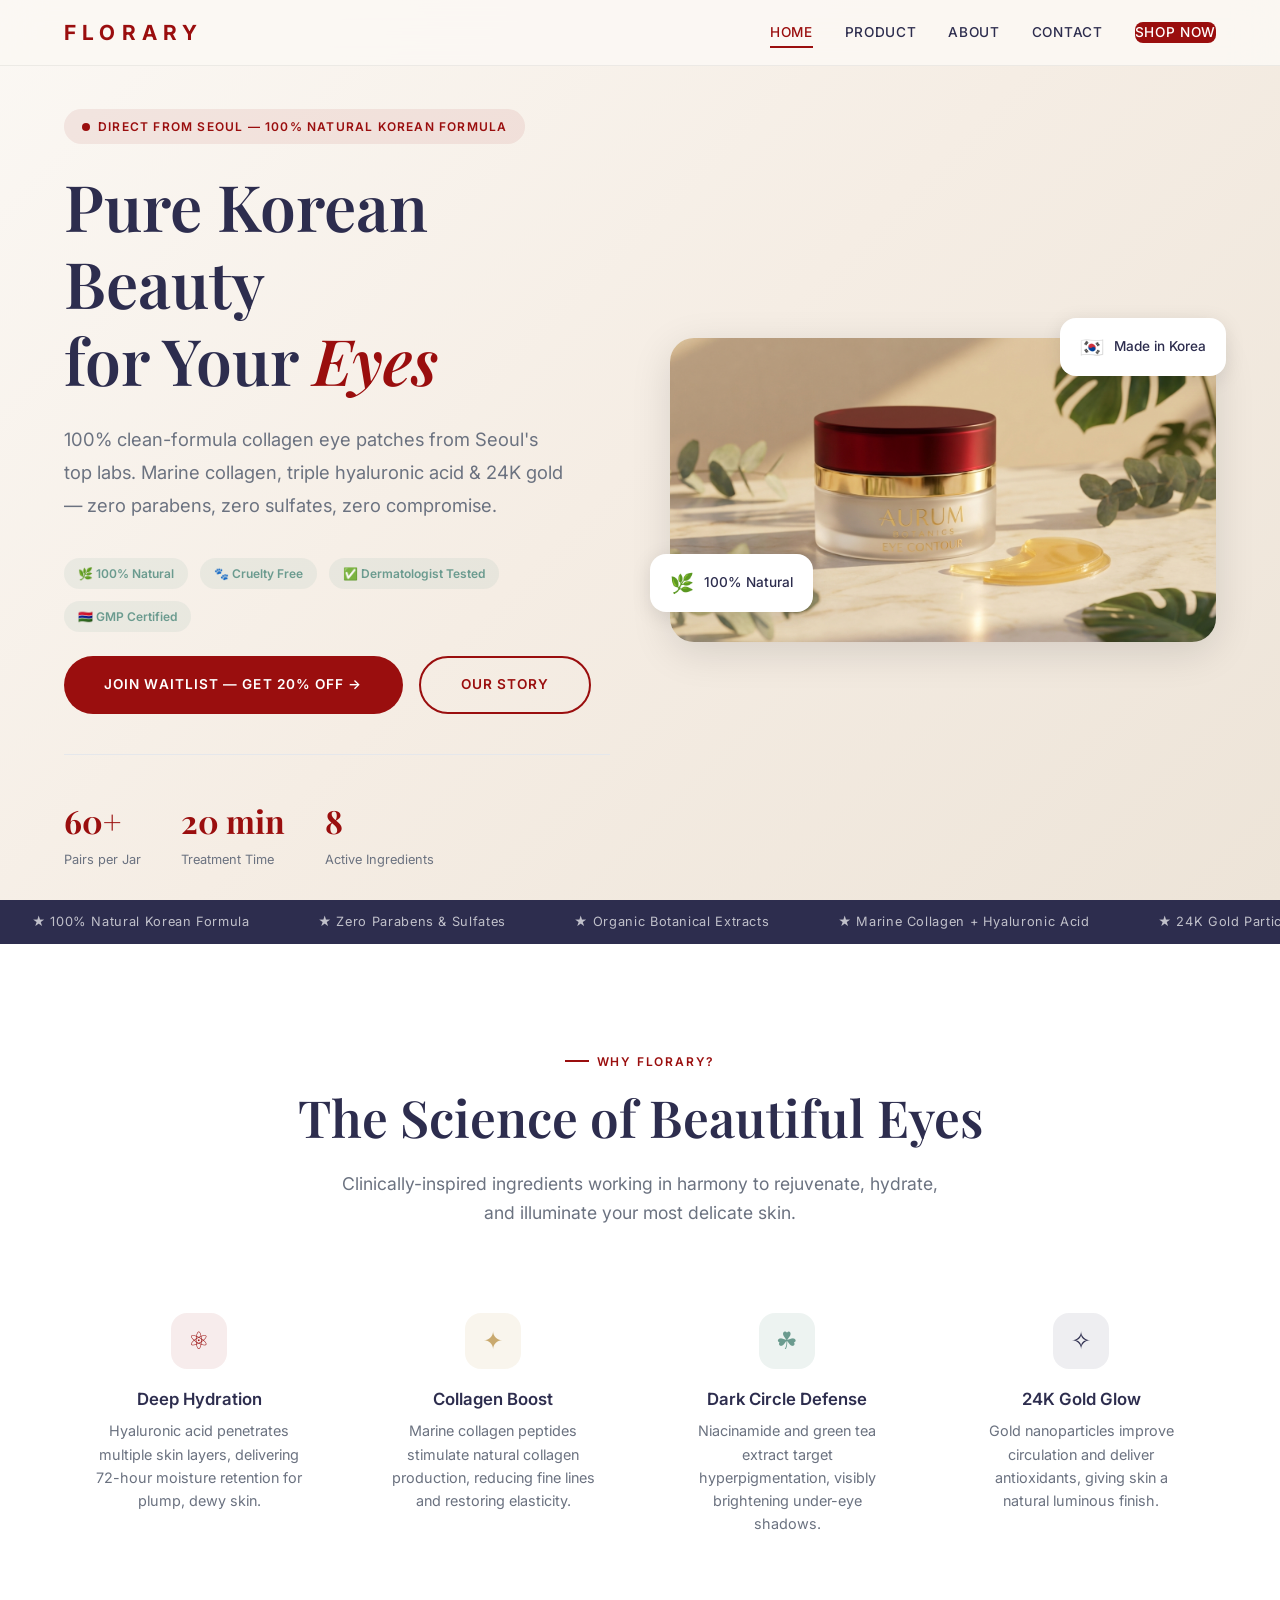
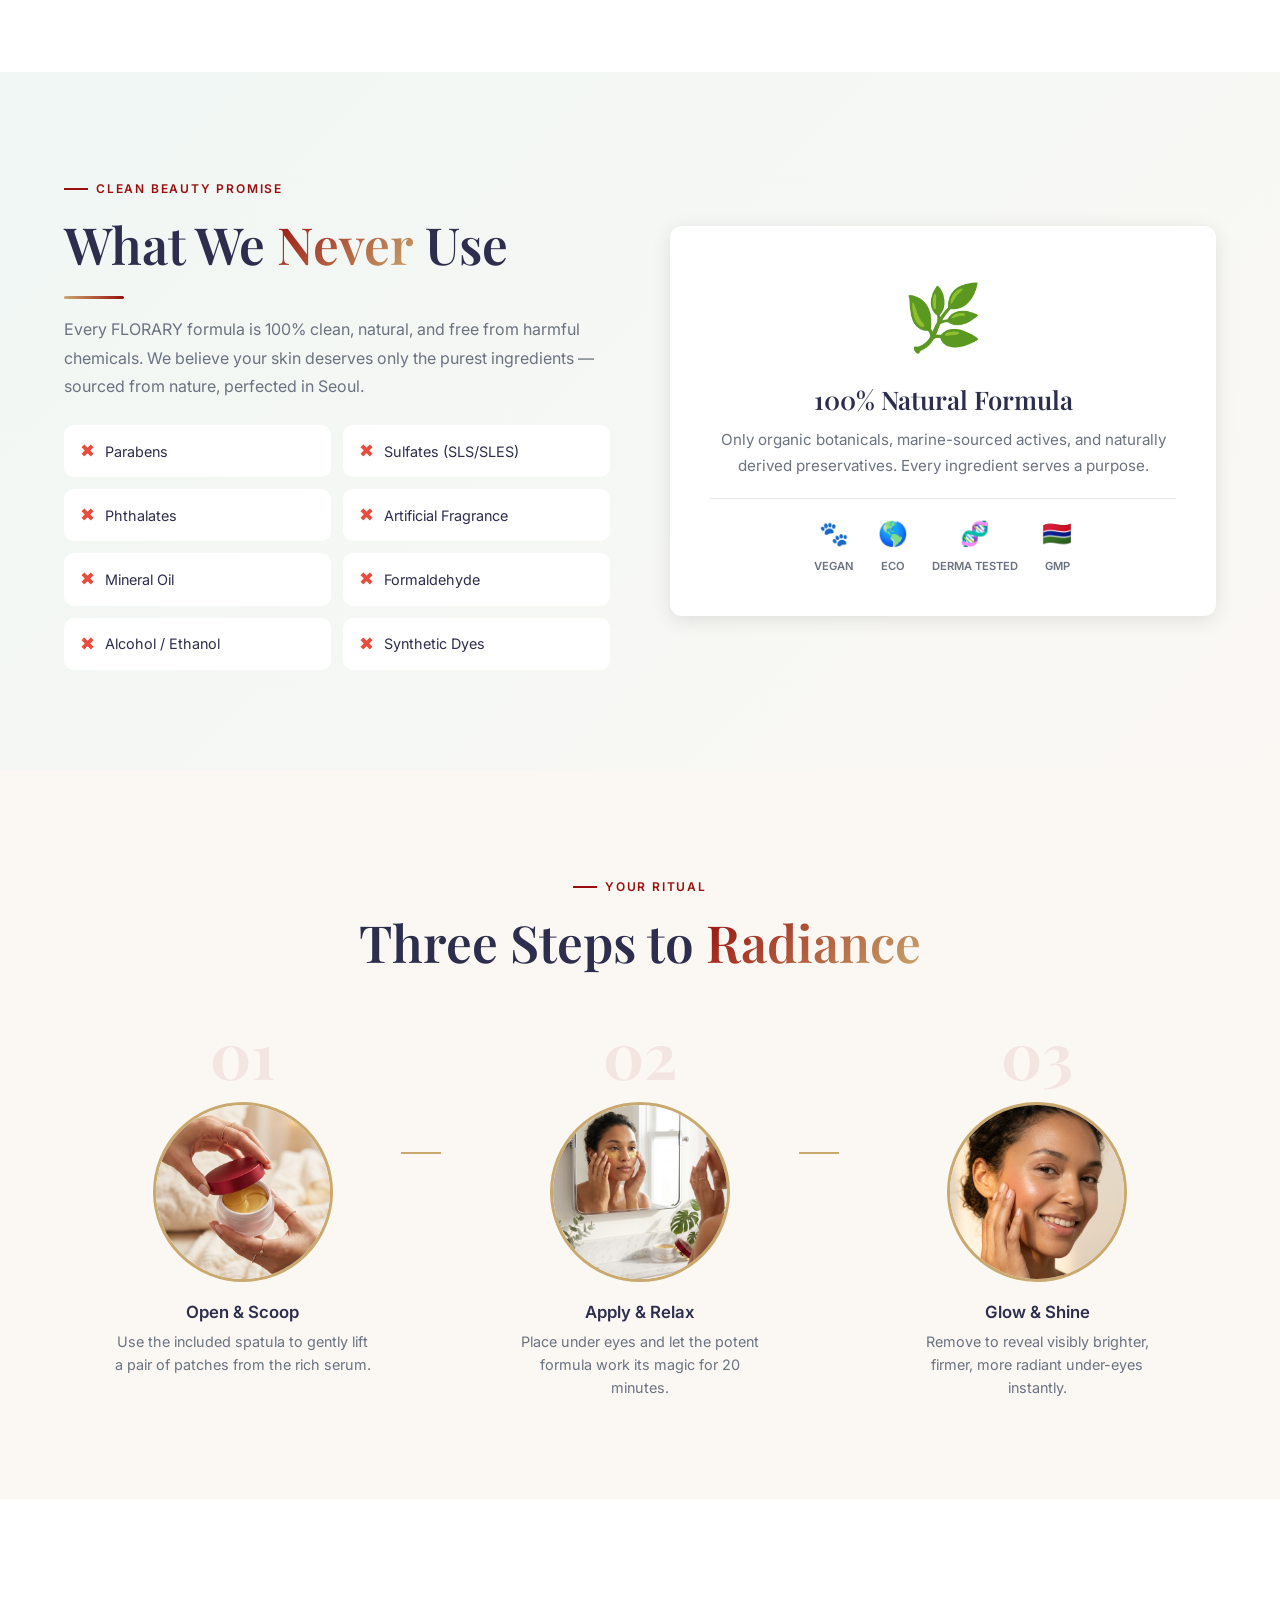
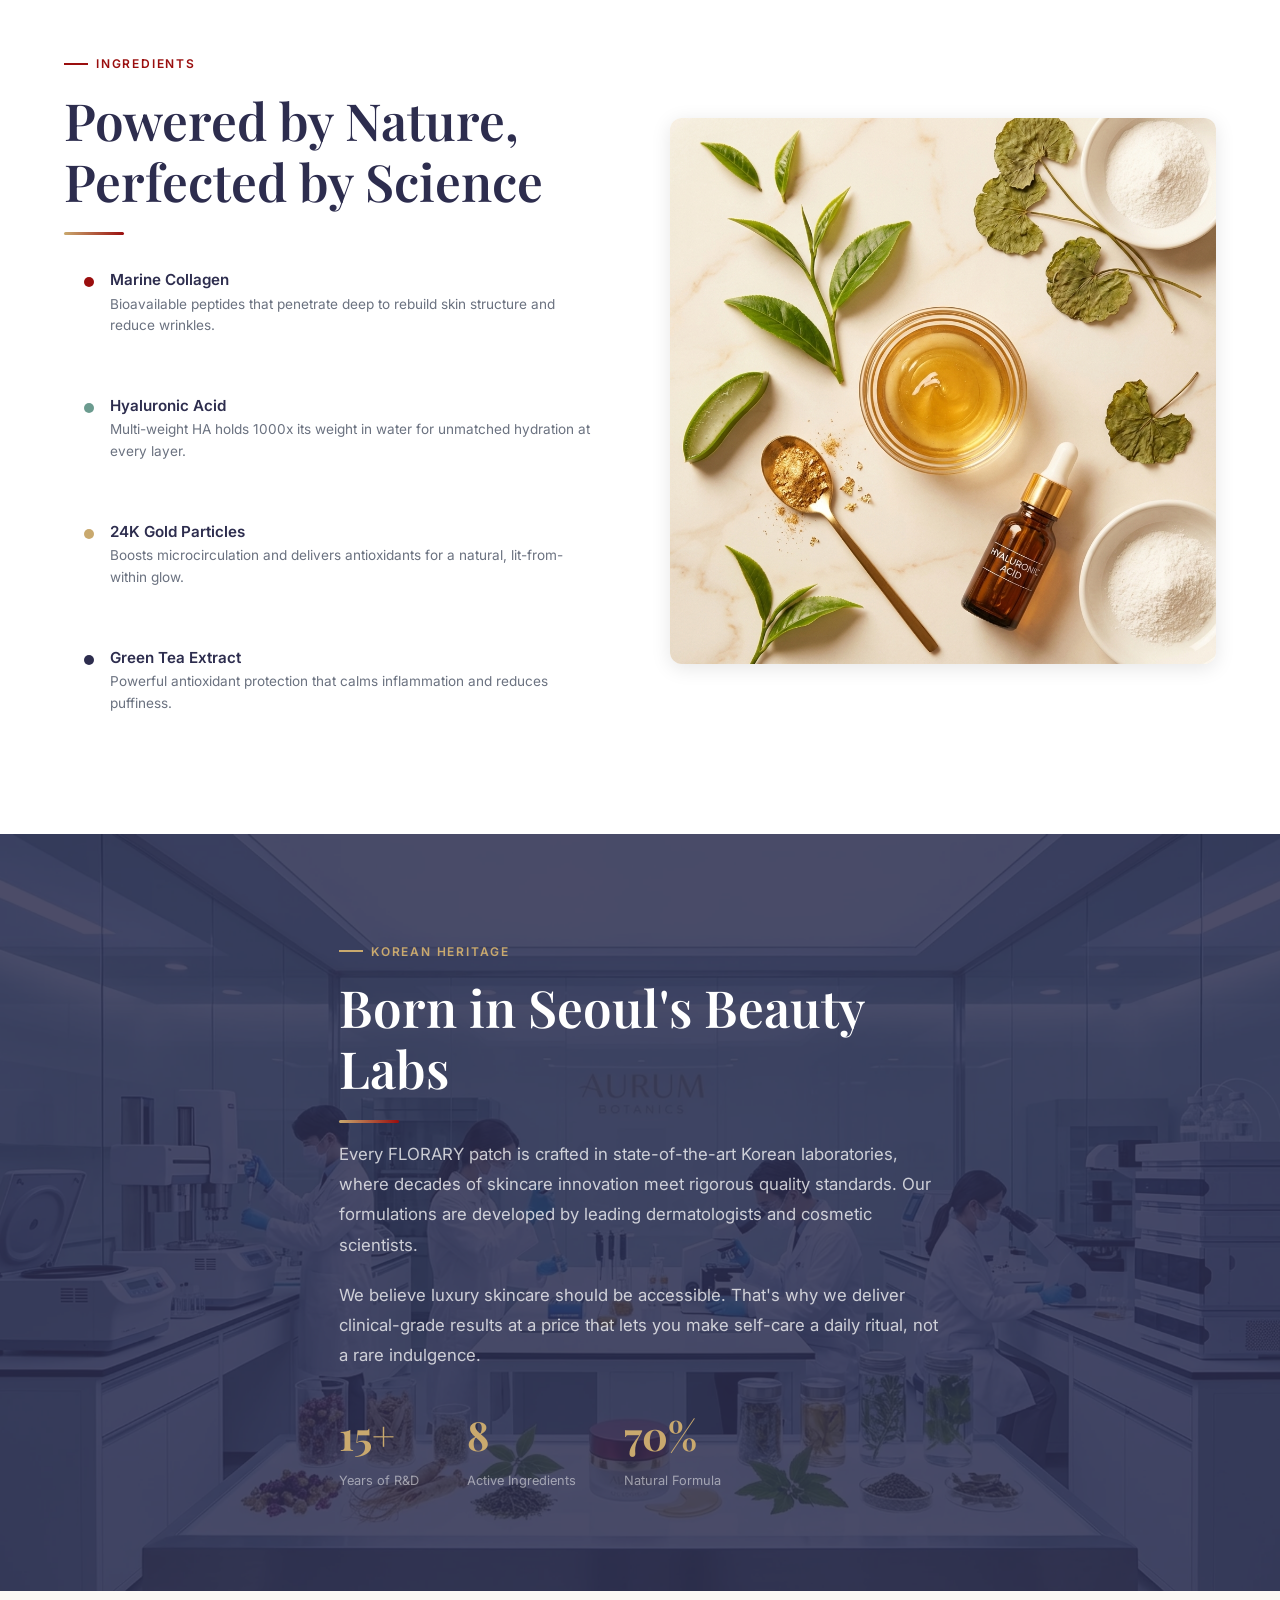
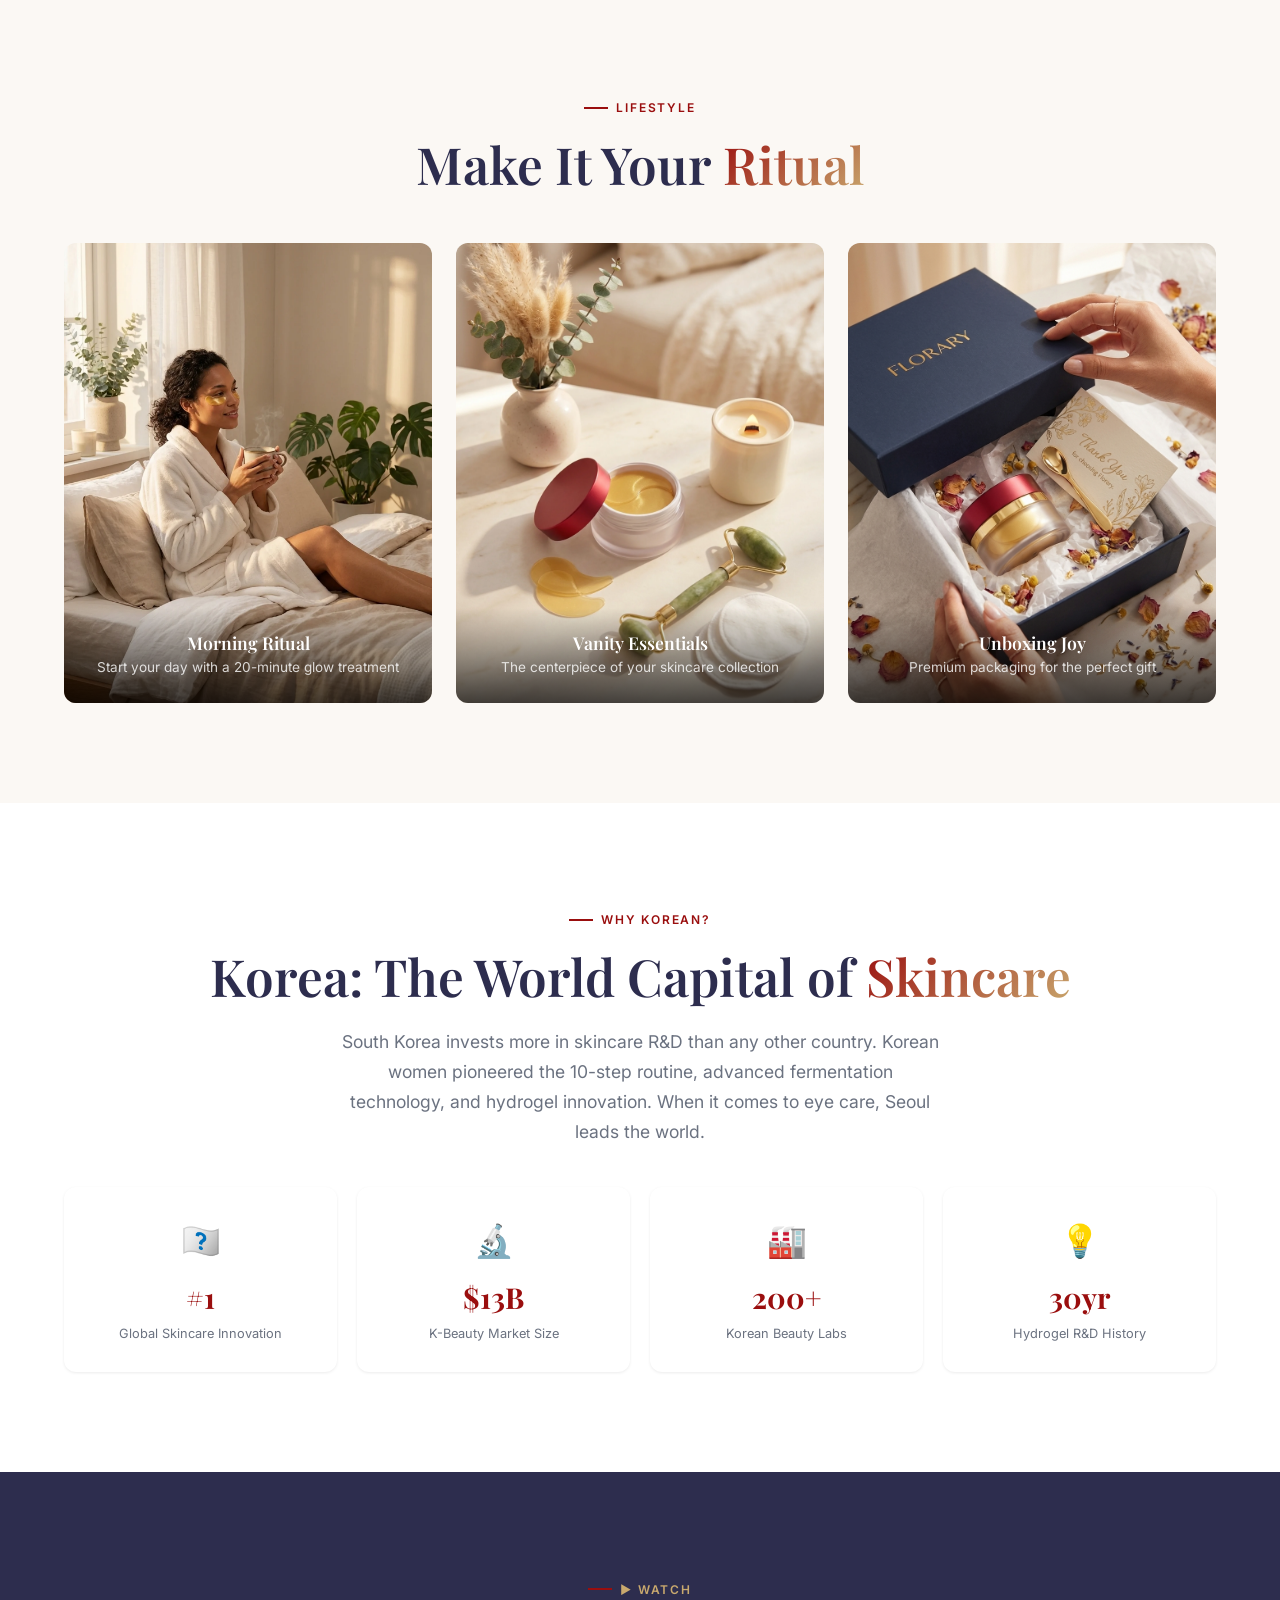
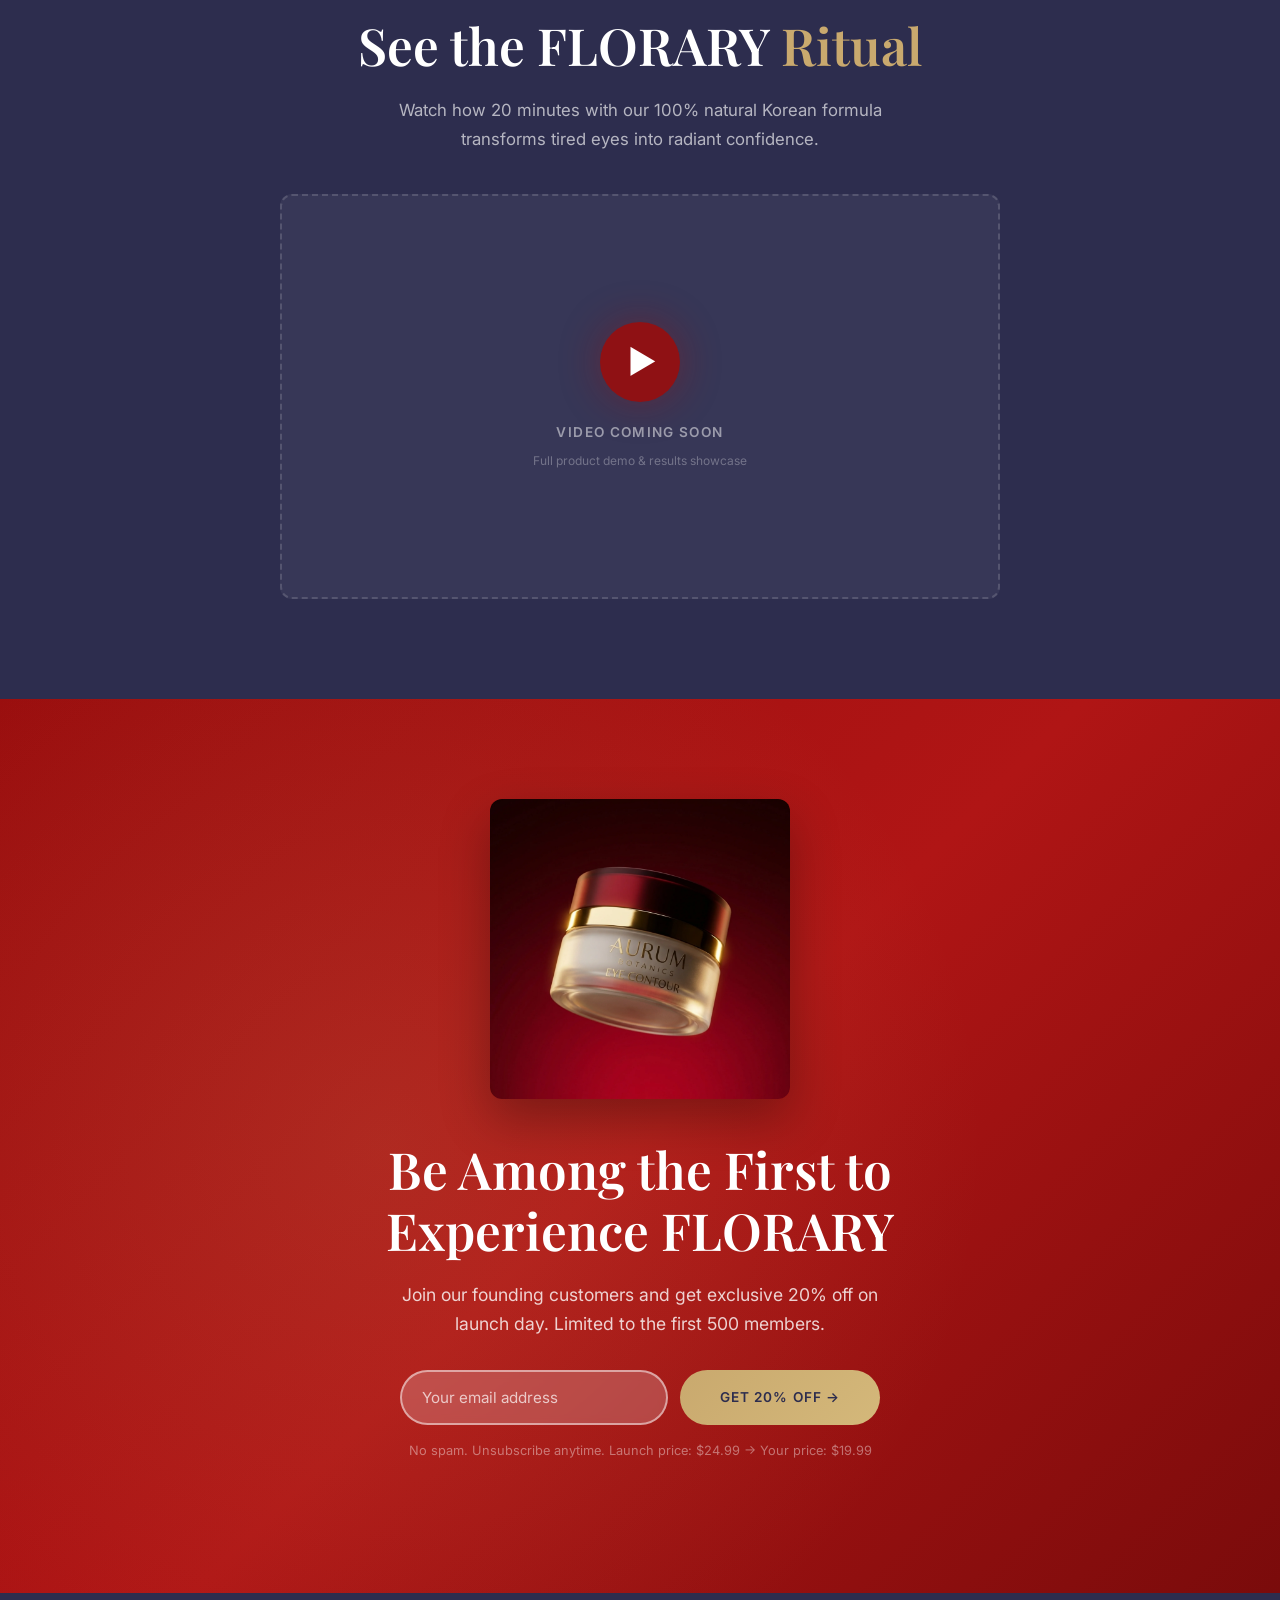
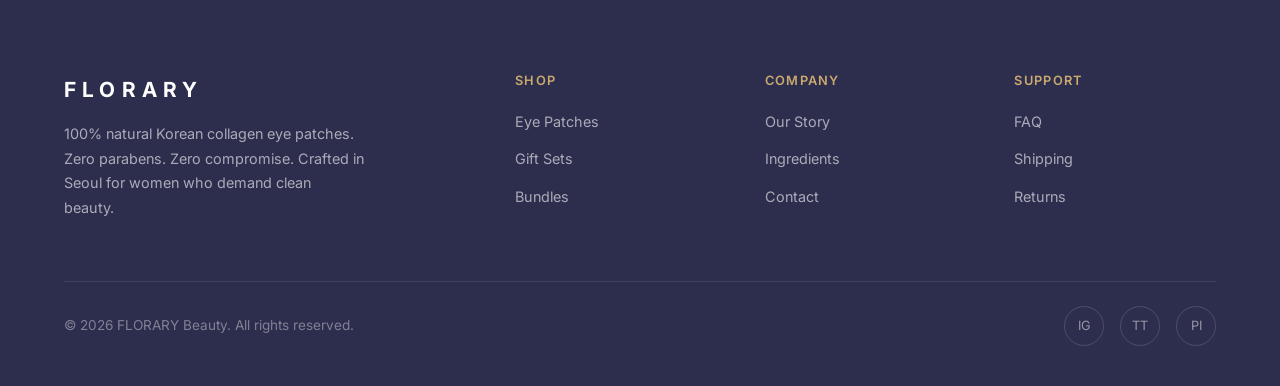
==== commit e1d17aba: "fix: comprehensive mobile responsive fixes - Replace inline grid styles with CSS classes for proper " ====
--- a/index.html
+++ b/index.html
@@ -100,14 +100,21 @@
     .cta-img img { border-radius: var(--radius); box-shadow: 0 20px 50px rgba(0,0,0,0.3); }
 
     @media (max-width: 768px) {
-      .hero-grid { grid-template-columns: 1fr; text-align: center; }
-      .hero-desc, .hero-buttons { justify-content: center; }
-      .hero-stats { justify-content: center; }
-      .hero-img-wrapper { max-width: 400px; margin: 0 auto; }
+      .hero { min-height: auto; padding: 100px 0 60px; }
+      .hero-grid { grid-template-columns: 1fr; text-align: center; gap: 32px; }
+      .hero-desc { margin-left: auto; margin-right: auto; font-size: 1rem; }
+      .hero-buttons { justify-content: center; }
+      .hero-stats { justify-content: center; gap: 24px; flex-wrap: wrap; }
+      .hero-stat-num { font-size: 1.5rem; }
+      .hero-img-wrapper { max-width: 320px; margin: 0 auto; }
       .hero-float-badge { display: none; }
+      .hero-badge { font-size: 0.65rem; padding: 6px 14px; }
       .ingredients-layout { grid-template-columns: 1fr; }
       .lifestyle-grid { grid-template-columns: 1fr; }
       .korean-stats { gap: 24px; }
+      .steps-grid { grid-template-columns: 1fr; gap: 24px; }
+      .step-connector { display: none; }
+      .step-num { font-size: 2.5rem; }
     }
   </style>
 </head>
@@ -237,13 +244,13 @@
 <!-- Clean Formula -->
 <section class="section" style="background: linear-gradient(135deg, #F0F7F4 0%, var(--cream) 100%);">
   <div class="container">
-    <div style="display:grid;grid-template-columns:1fr 1fr;gap:60px;align-items:center;">
+    <div class="clean-grid">
       <div>
         <div class="section-label reveal-left">Clean Beauty Promise</div>
         <h2 class="section-title reveal-left">What We <span class="gradient-text">Never</span> Use</h2>
         <div class="gold-line reveal-left"></div>
         <p style="color:var(--text-light);line-height:1.8;margin-bottom:24px;" class="reveal-left">Every FLORARY formula is 100% clean, natural, and free from harmful chemicals. We believe your skin deserves only the purest ingredients &mdash; sourced from nature, perfected in Seoul.</p>
-        <div style="display:grid;grid-template-columns:1fr 1fr;gap:12px;" class="reveal-left">
+        <div class="never-use-grid reveal-left">
           <div style="display:flex;align-items:center;gap:10px;padding:12px 16px;background:var(--white);border-radius:10px;font-size:0.9rem;"><span style="color:#E74C3C;font-size:1.1rem;">&#10006;</span> Parabens</div>
           <div style="display:flex;align-items:center;gap:10px;padding:12px 16px;background:var(--white);border-radius:10px;font-size:0.9rem;"><span style="color:#E74C3C;font-size:1.1rem;">&#10006;</span> Sulfates (SLS/SLES)</div>
           <div style="display:flex;align-items:center;gap:10px;padding:12px 16px;background:var(--white);border-radius:10px;font-size:0.9rem;"><span style="color:#E74C3C;font-size:1.1rem;">&#10006;</span> Phthalates</div>
@@ -380,7 +387,7 @@
     <div class="section-label reveal">Why Korean?</div>
     <h2 class="section-title reveal">Korea: The World Capital of <span class="gradient-text">Skincare</span></h2>
     <p class="section-subtitle mx-auto reveal">South Korea invests more in skincare R&amp;D than any other country. Korean women pioneered the 10-step routine, advanced fermentation technology, and hydrogel innovation. When it comes to eye care, Seoul leads the world.</p>
-    <div style="display:grid;grid-template-columns:repeat(auto-fit, minmax(200px, 1fr));gap:20px;margin-top:40px;">
+    <div class="why-korean-grid">
       <div class="card reveal" style="padding:28px;text-align:center;">
         <div style="font-size:2rem;margin-bottom:8px;">&#127470;&#127472;</div>
         <div style="font-family:'Playfair Display',serif;font-size:1.8rem;font-weight:700;color:var(--crimson);">#1</div>
@@ -427,8 +434,8 @@
     <div class="cta-img reveal-scale"><img src="images/11-floating-jar.webp" alt="FLORARY jar"></div>
     <h2 class="section-title reveal">Be Among the First to <br>Experience FLORARY</h2>
     <p class="reveal">Join our founding customers and get exclusive 20% off on launch day. Limited to the first 500 members.</p>
-    <form onsubmit="event.preventDefault();this.innerHTML='<div style=&quot;font-size:2rem;margin-bottom:12px&quot;>&#10003;</div><p style=&quot;font-size:1.1rem;color:rgba(255,255,255,0.9)&quot;>You&#39;re on the list! Check your email for confirmation.</p>';return false;" style="display:flex;gap:12px;max-width:480px;margin:0 auto;flex-wrap:wrap;justify-content:center;" class="reveal">
-      <input type="email" placeholder="Your email address" required style="flex:1;min-width:240px;padding:16px 20px;border-radius:50px;border:2px solid rgba(255,255,255,0.5);background:rgba(255,255,255,0.2);color:white;font-family:'Inter',sans-serif;font-size:0.95rem;outline:none;backdrop-filter:blur(4px);">
+    <form onsubmit="event.preventDefault();this.innerHTML='<div style=&quot;font-size:2rem;margin-bottom:12px&quot;>&#10003;</div><p style=&quot;font-size:1.1rem;color:rgba(255,255,255,0.9)&quot;>You&#39;re on the list! Check your email for confirmation.</p>';return false;" class="waitlist-form reveal">
+      <input type="email" placeholder="Your email address" required class="waitlist-input">
       <button type="submit" class="btn btn-gold" style="border:none;cursor:pointer;">Get 20% Off &rarr;</button>
     </form>
     <p class="reveal" style="margin-top:16px;font-size:0.8rem;opacity:0.5;">No spam. Unsubscribe anytime. Launch price: $24.99 &rarr; Your price: $19.99</p>
--- a/styles.css
+++ b/styles.css
@@ -85,12 +85,12 @@
 .nav-links a.active { color: var(--crimson); }
 
 .nav-cta {
-  background: var(--crimson); color: var(--white) !important; padding: 12px 28px;
-  border-radius: 50px; font-size: 0.8rem; font-weight: 600; letter-spacing: 0.05em;
+  background: var(--crimson); color: var(--white) !important; padding: 10px 22px;
+  border-radius: 8px; font-size: 0.78rem; font-weight: 600; letter-spacing: 0.04em;
   text-transform: uppercase; transition: var(--transition); display: inline-block;
   white-space: nowrap; line-height: 1;
 }
-.nav-cta:hover { background: var(--crimson-dark); transform: translateY(-1px); box-shadow: 0 4px 15px rgba(154,14,14,0.3); }
+.nav-cta:hover { background: var(--crimson-dark); transform: translateY(-1px); box-shadow: 0 4px 15px rgba(154,14,14,0.25); }
 
 /* Hamburger */
 .nav-hamburger { display: none; flex-direction: column; gap: 5px; cursor: pointer; padding: 4px; }
@@ -173,9 +173,64 @@
   .footer-grid { grid-template-columns: 1fr 1fr; gap: 32px; }
   .footer-bottom { flex-direction: column; gap: 16px; text-align: center; }
   .section { padding: 60px 0; }
-}
+
+  /* Clean Formula */
+  .clean-grid { grid-template-columns: 1fr; gap: 32px; }
+  .never-use-grid { grid-template-columns: 1fr 1fr; gap: 10px; }
+
+  /* Why Korean */
+  .why-korean-grid { grid-template-columns: repeat(2, 1fr); gap: 12px; }
+
+  /* Hero buttons */
+  .btn { padding: 14px 28px; font-size: 0.8rem; }
+
+  /* Korean stats */
+  .korean-stat-num { font-size: 1.8rem !important; }
+  .korean-stats { flex-wrap: wrap; }
+
+  /* Waitlist */
+  .waitlist-form { padding: 0 16px; }
+  .waitlist-input { min-width: 100% !important; }
+
+  /* Hero trust badges */
+  .hero-trust-badges { justify-content: center; }
+}
+
 @media (max-width: 480px) {
   .footer-grid { grid-template-columns: 1fr; }
+
+  /* Clean Formula items */
+  .never-use-grid { grid-template-columns: 1fr; }
+
+  /* Why Korean */
+  .why-korean-grid { grid-template-columns: 1fr 1fr; }
+
+  /* Hero */
+  .btn { padding: 12px 24px; font-size: 0.78rem; width: 100%; justify-content: center; }
+  .hero-buttons { flex-direction: column; align-items: stretch; }
+
+  /* Korean stats */
+  .korean-stat-num { font-size: 1.5rem !important; }
+  .korean-stats { gap: 16px !important; }
+
+  /* Section titles */
+  .section-title { font-size: 1.6rem; }
+}
+
+/* ---- Clean Formula grid ---- */
+.clean-grid { display: grid; grid-template-columns: 1fr 1fr; gap: 60px; align-items: center; }
+.never-use-grid { display: grid; grid-template-columns: 1fr 1fr; gap: 12px; }
+
+/* ---- Why Korean grid ---- */
+.why-korean-grid { display: grid; grid-template-columns: repeat(auto-fit, minmax(200px, 1fr)); gap: 20px; margin-top: 40px; }
+
+/* ---- Waitlist form ---- */
+.waitlist-form { display: flex; gap: 12px; max-width: 480px; margin: 0 auto; flex-wrap: wrap; justify-content: center; }
+.waitlist-input {
+  flex: 1; min-width: 240px; padding: 16px 20px; border-radius: 50px;
+  border: 2px solid rgba(255,255,255,0.5); background: rgba(255,255,255,0.2);
+  color: white; font-family: 'Inter', sans-serif; font-size: 0.95rem;
+  outline: none; backdrop-filter: blur(4px);
 }
 
 /* ---- Utility ---- */
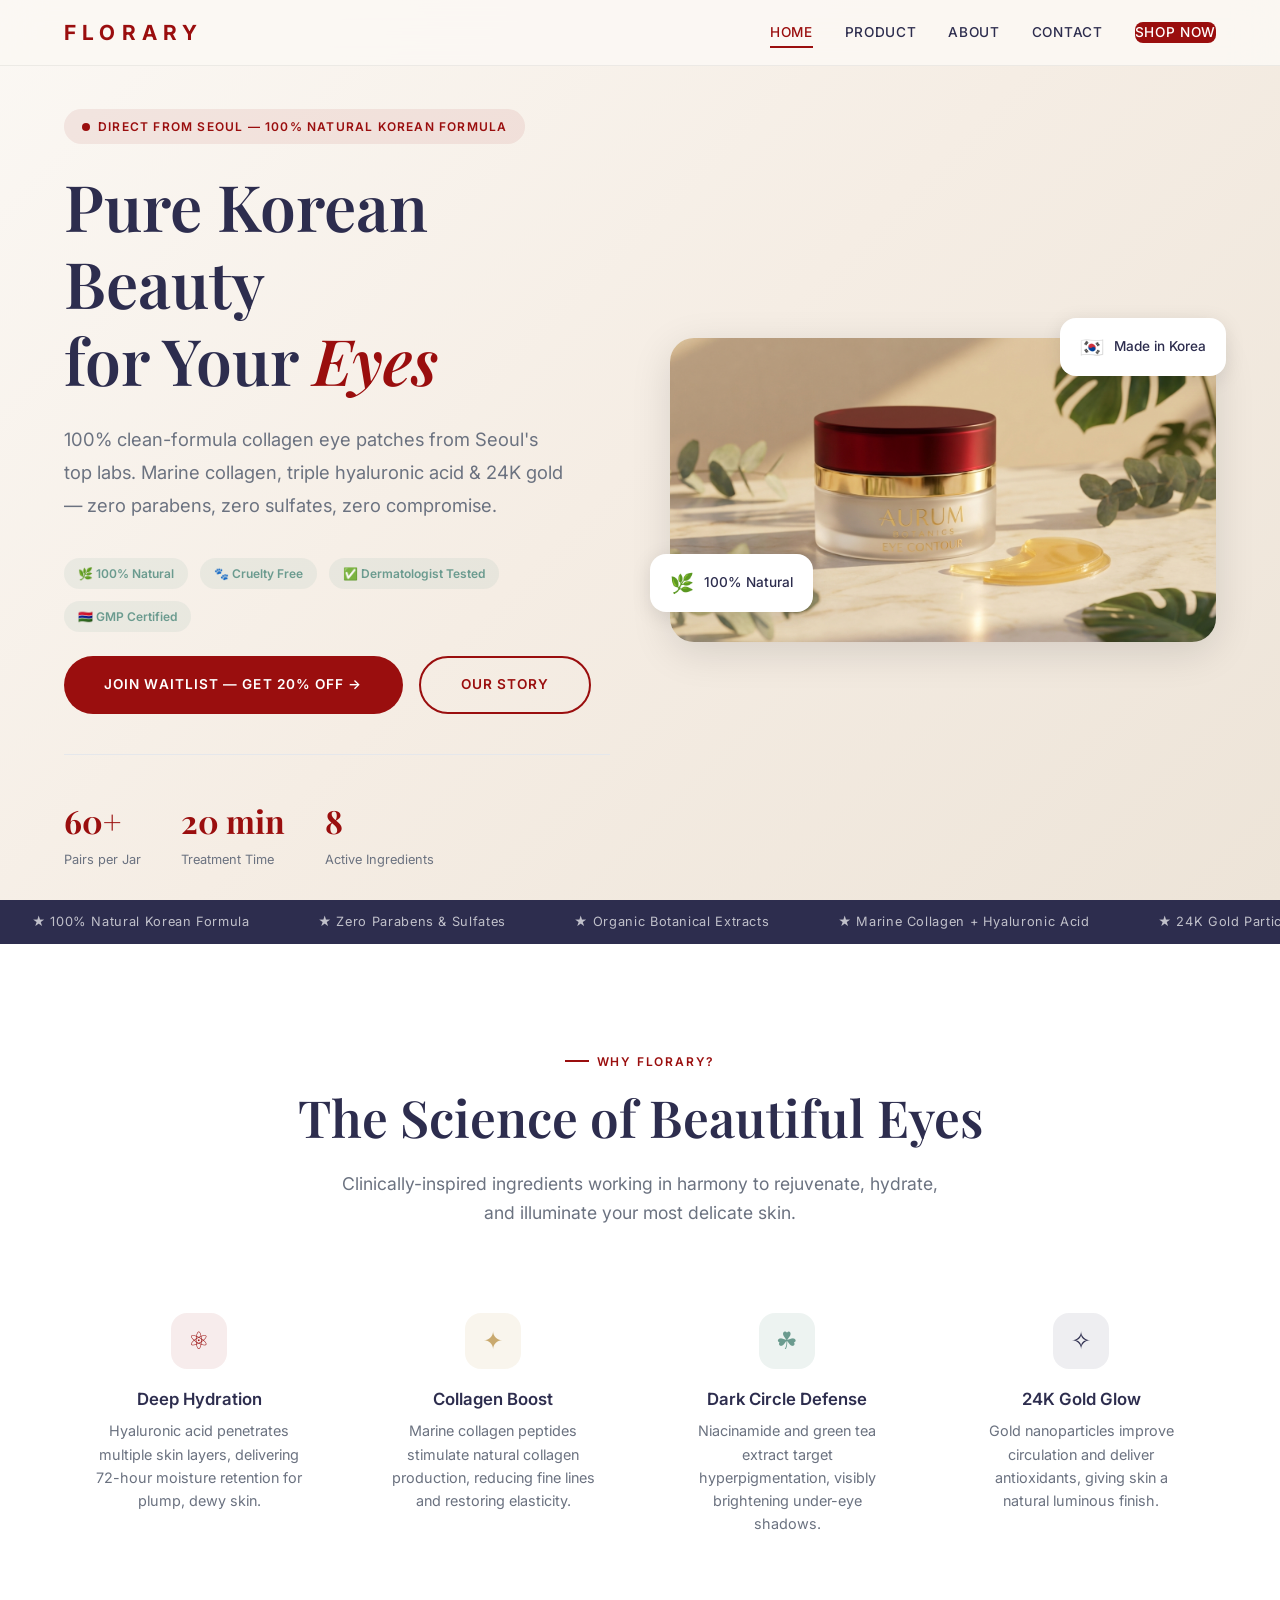
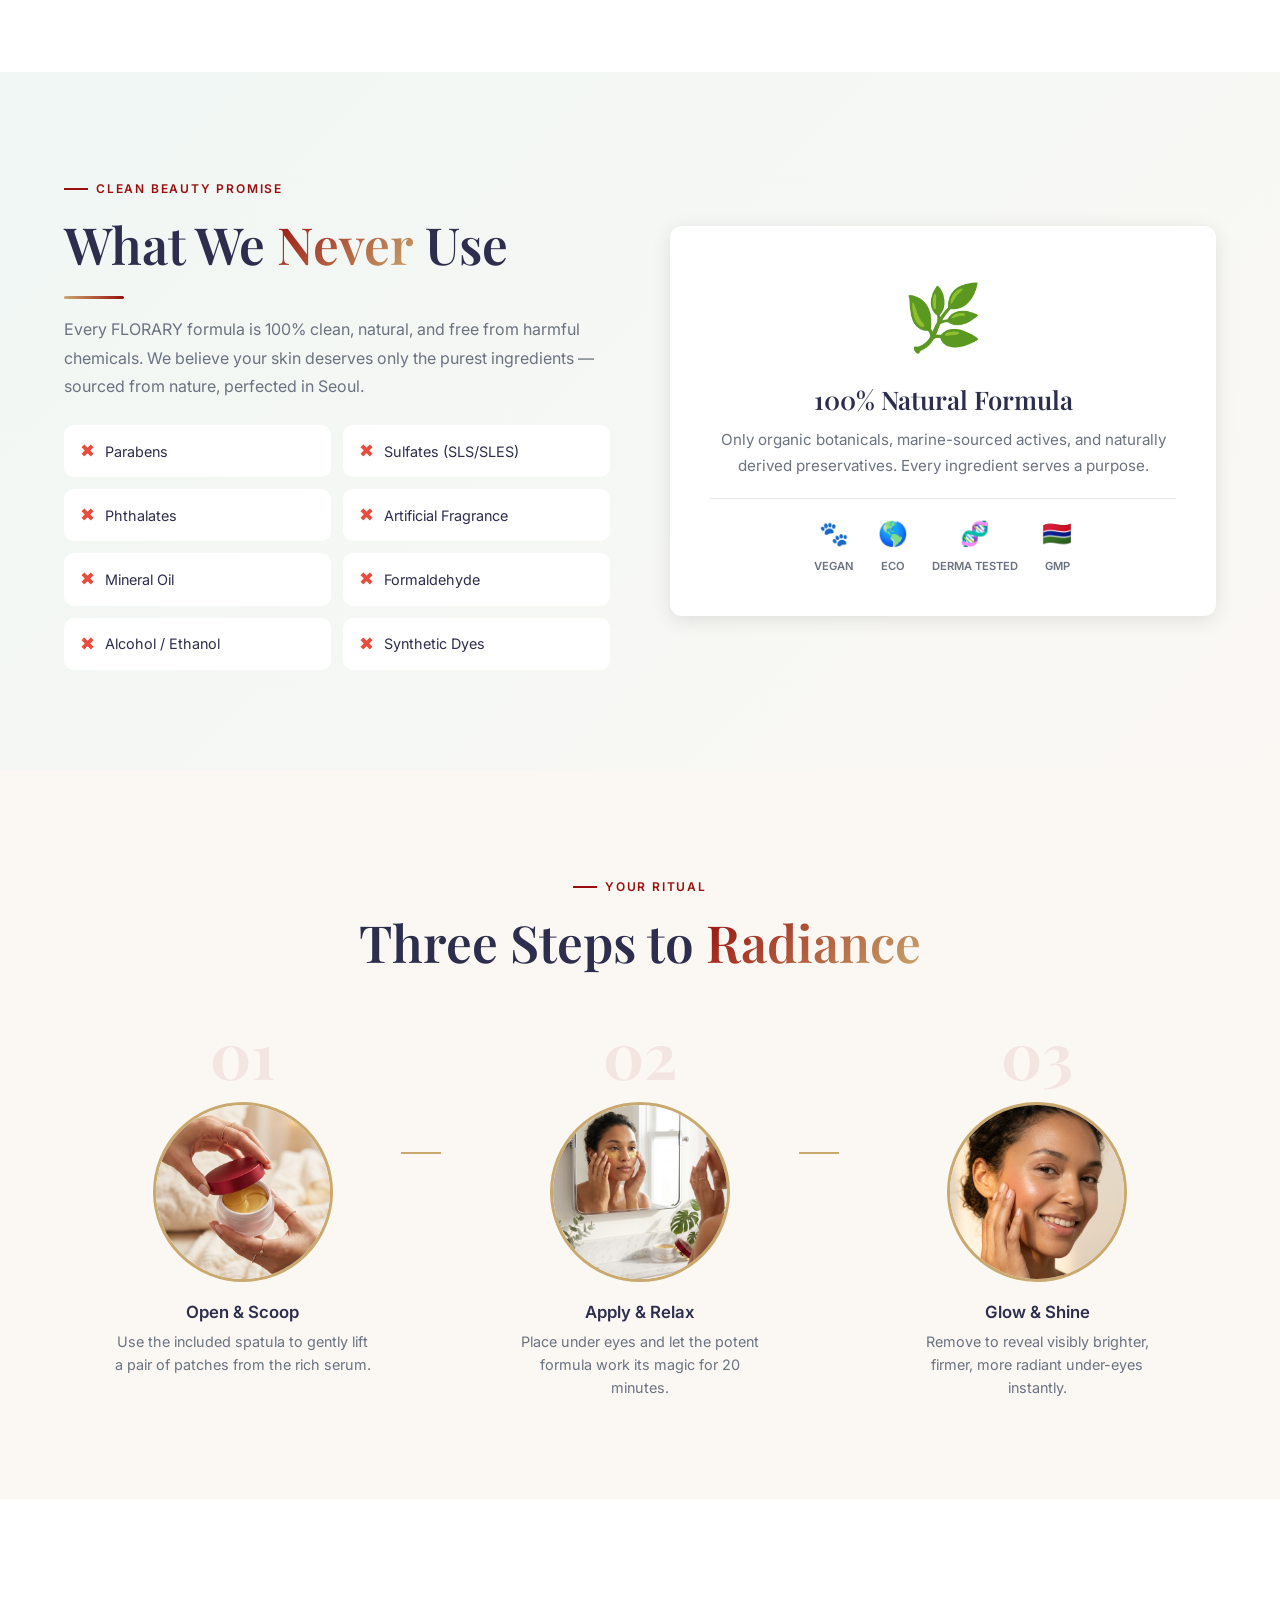
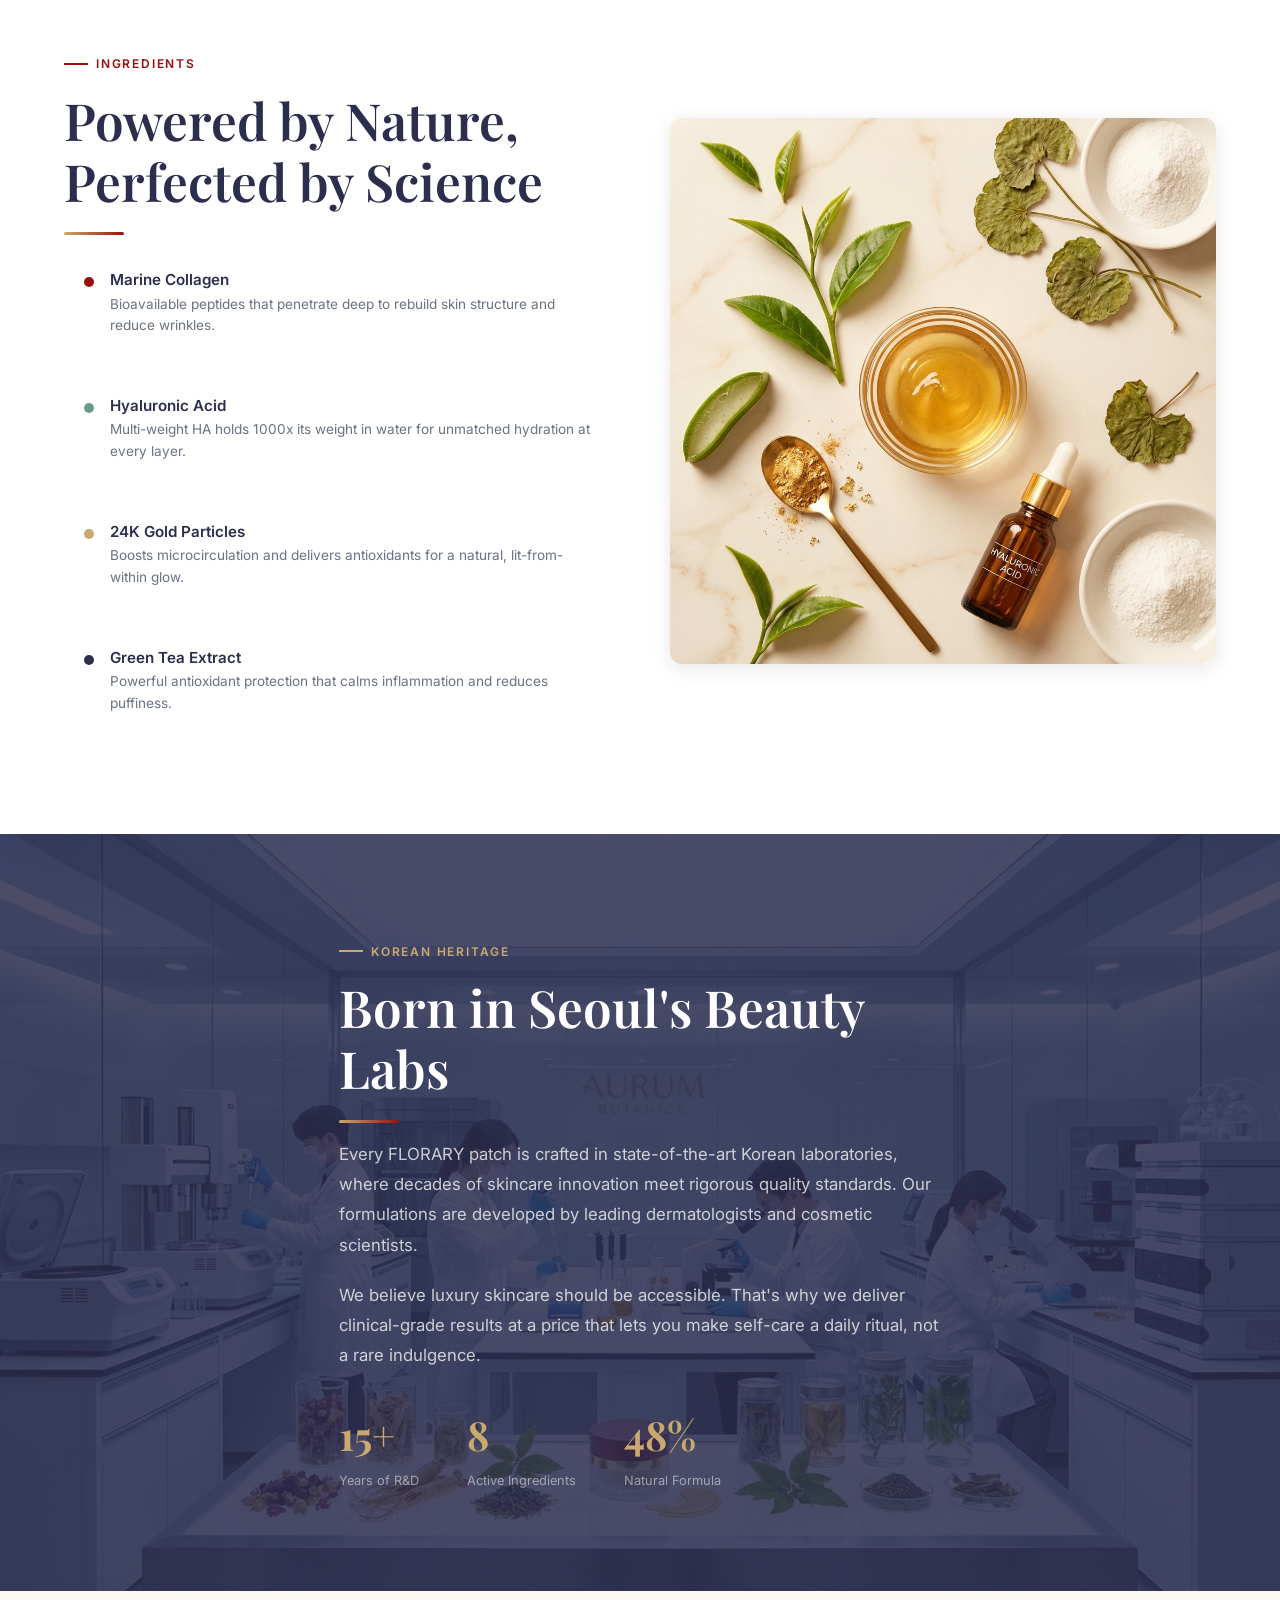
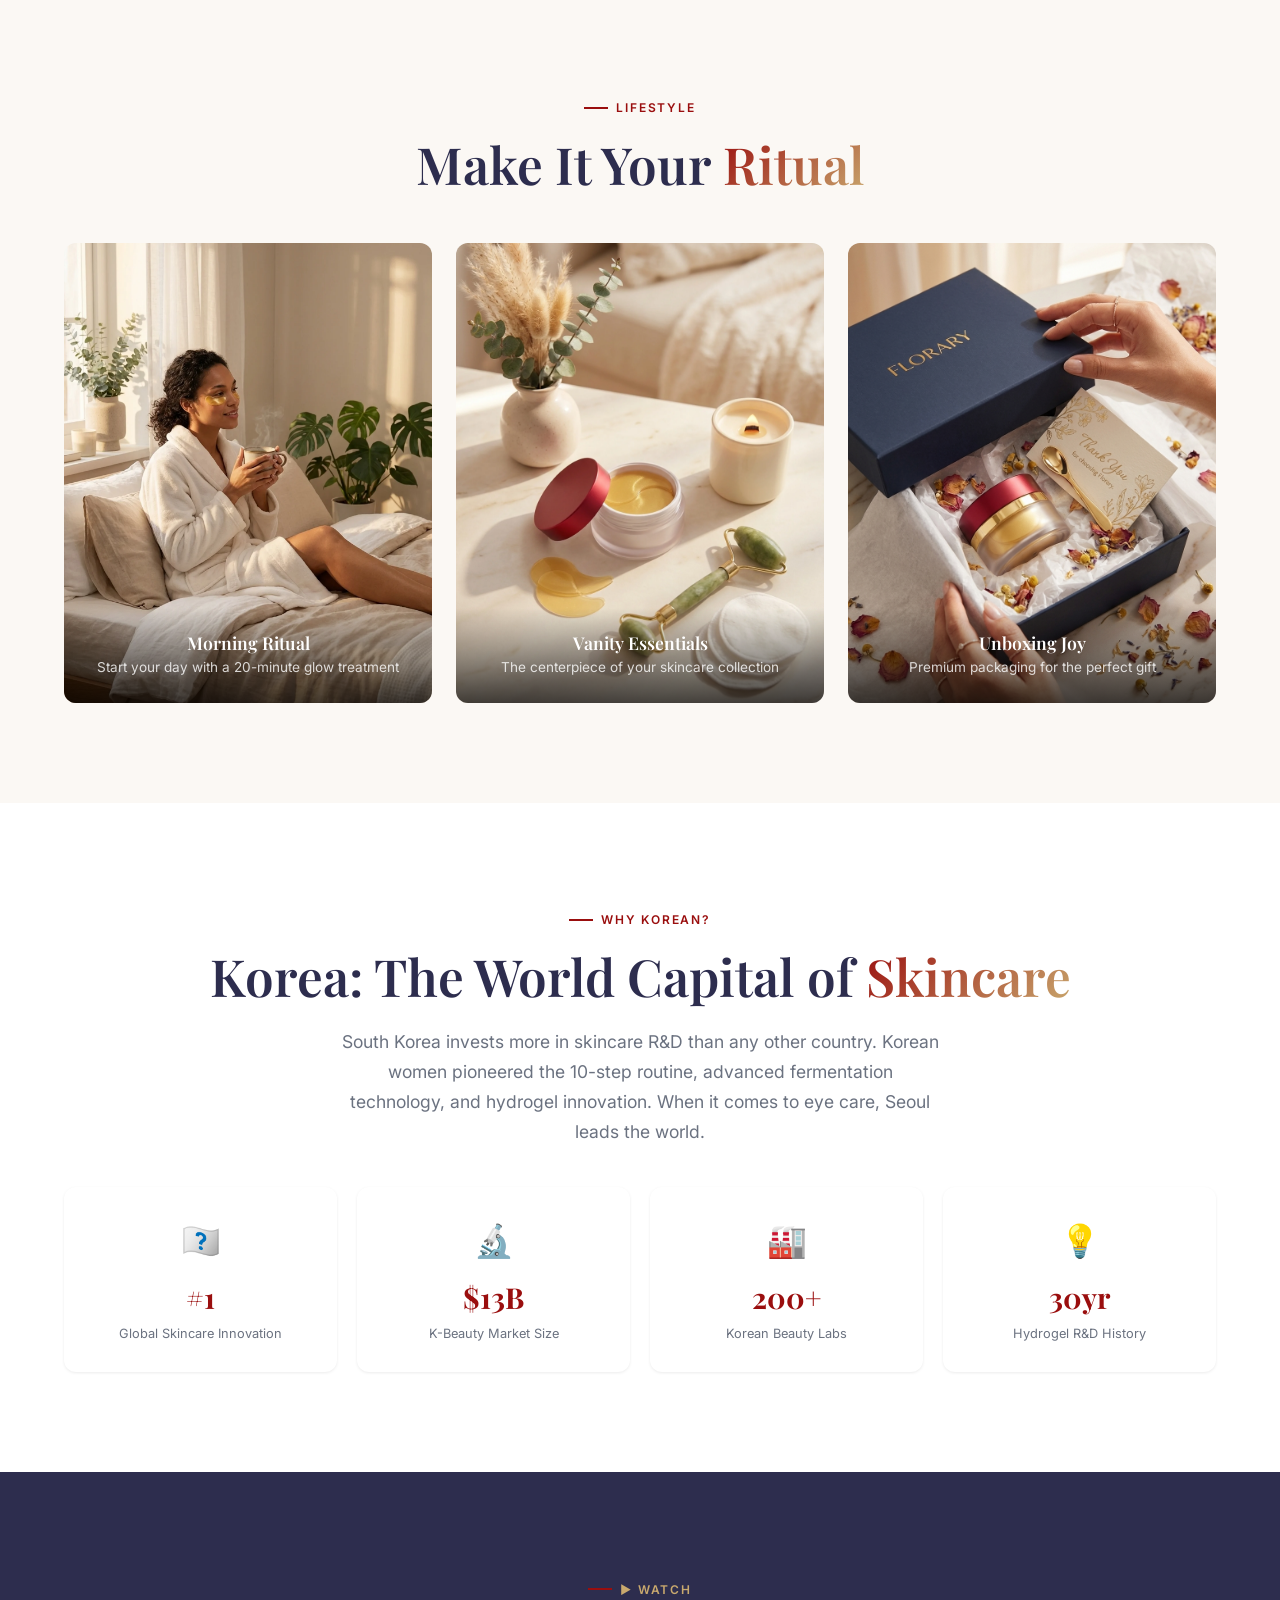
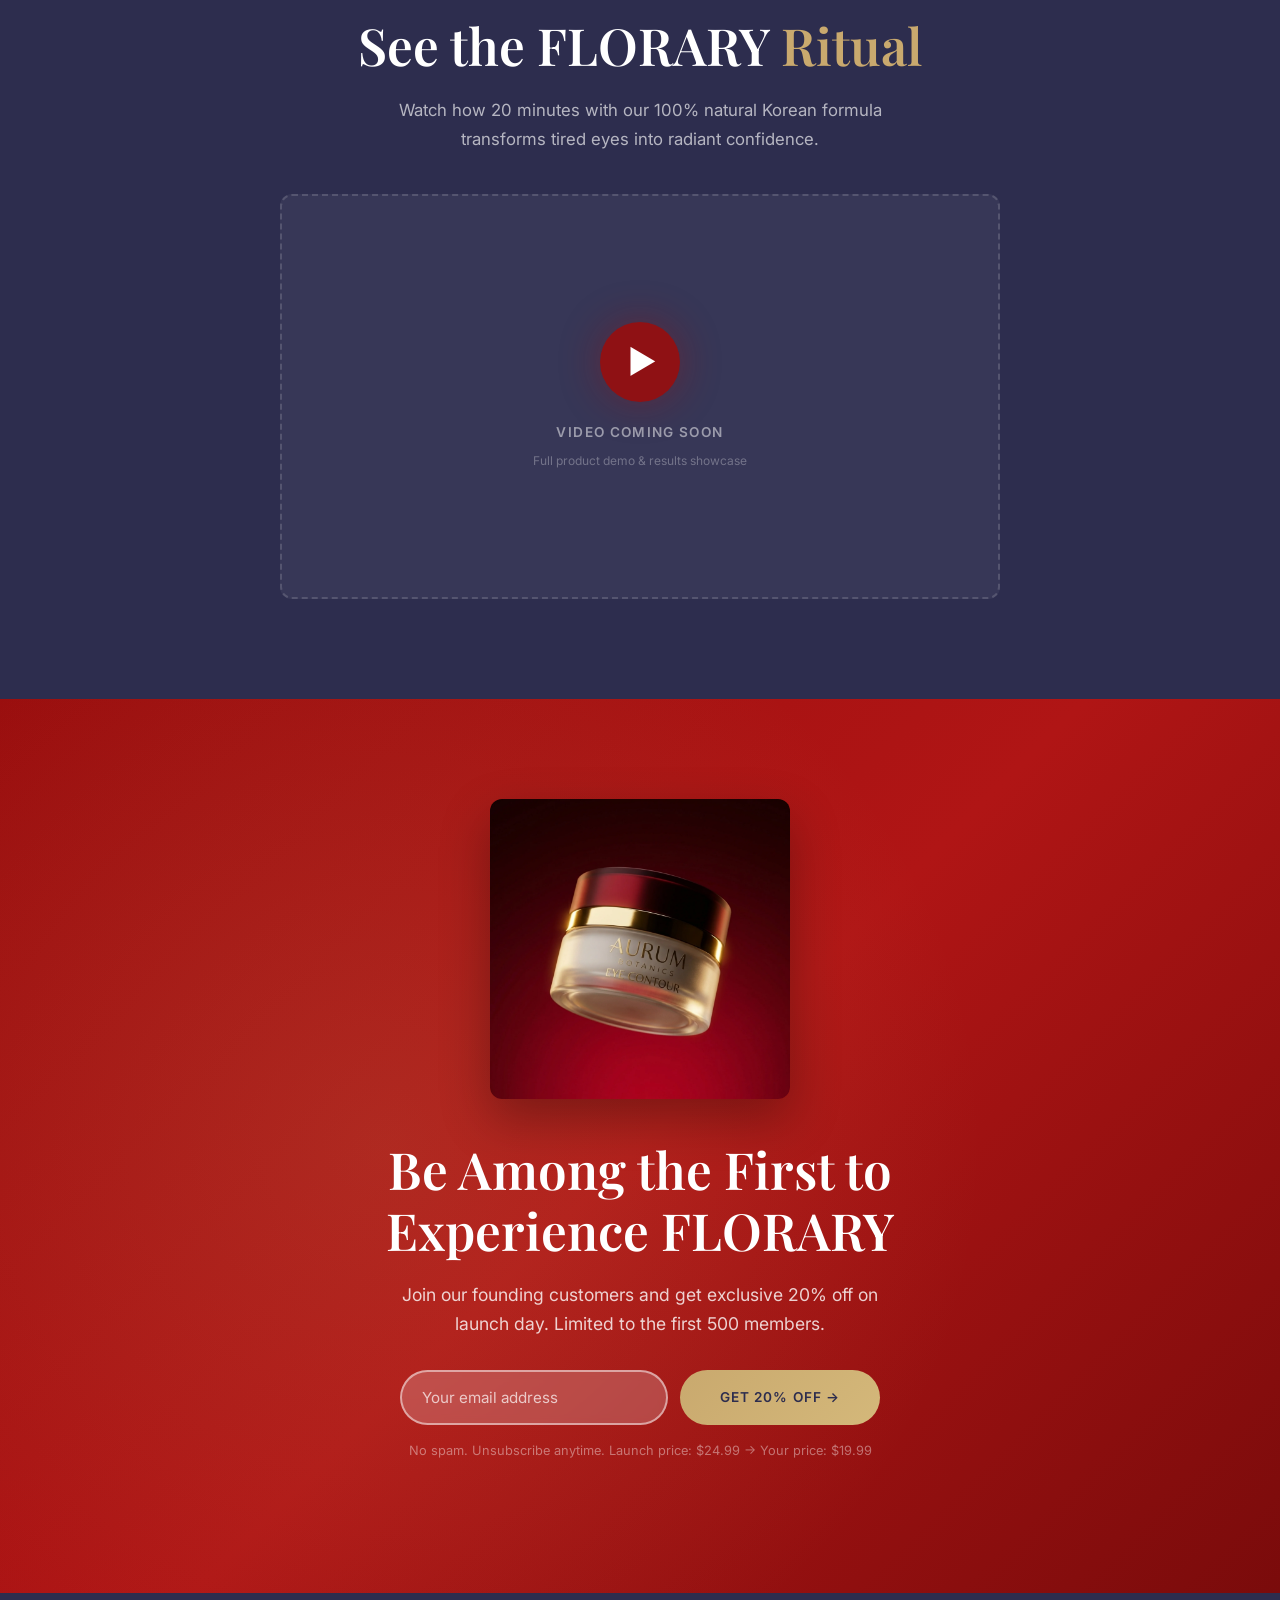
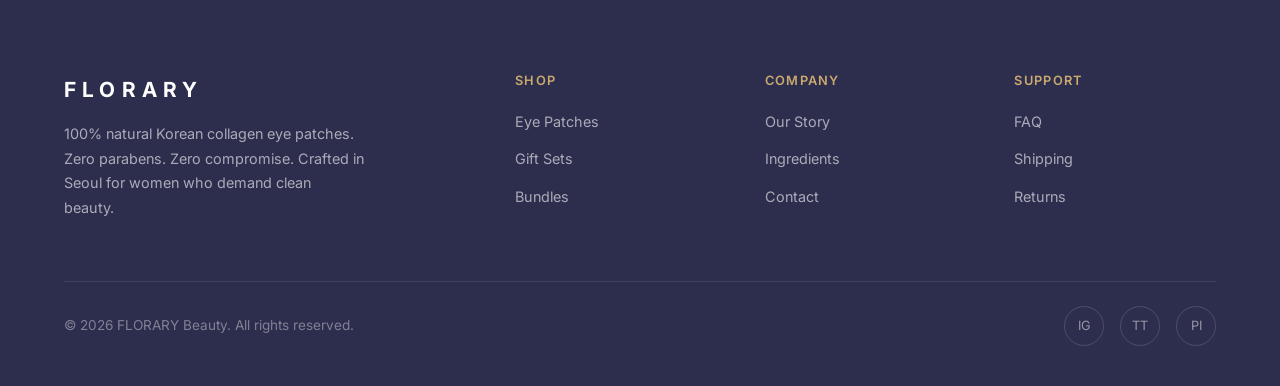
==== commit f463a3b8: "fix: hamburger menu double-toggle bug + overlay pointer-events - Remove inline onclick from nav-hamb" ====
--- a/index.html
+++ b/index.html
@@ -141,7 +141,7 @@
       <a href="contact.html">Contact</a>
       <a href="product.html" class="nav-cta">Shop Now</a>
     </div>
-    <div class="nav-hamburger" onclick="document.querySelector('.nav-links').classList.toggle('open');document.querySelector('.nav-overlay').classList.toggle('show')">
+    <div class="nav-hamburger">
       <span></span><span></span><span></span>
     </div>
   </div>
--- a/styles.css
+++ b/styles.css
@@ -107,8 +107,8 @@
   }
   .nav-links.open { right: 0; }
   .nav-links .nav-cta { text-align: center; }
-  .nav-overlay { position: fixed; inset: 0; background: rgba(0,0,0,0.3); z-index: 9998; opacity: 0; visibility: hidden; transition: var(--transition); }
-  .nav-overlay.show { opacity: 1; visibility: visible; }
+  .nav-overlay { position: fixed; inset: 0; background: rgba(0,0,0,0.3); z-index: 9998; opacity: 0; visibility: hidden; pointer-events: none; transition: var(--transition); }
+  .nav-overlay.show { opacity: 1; visibility: visible; pointer-events: auto; }
 }
 
 /* ---- Buttons ---- */
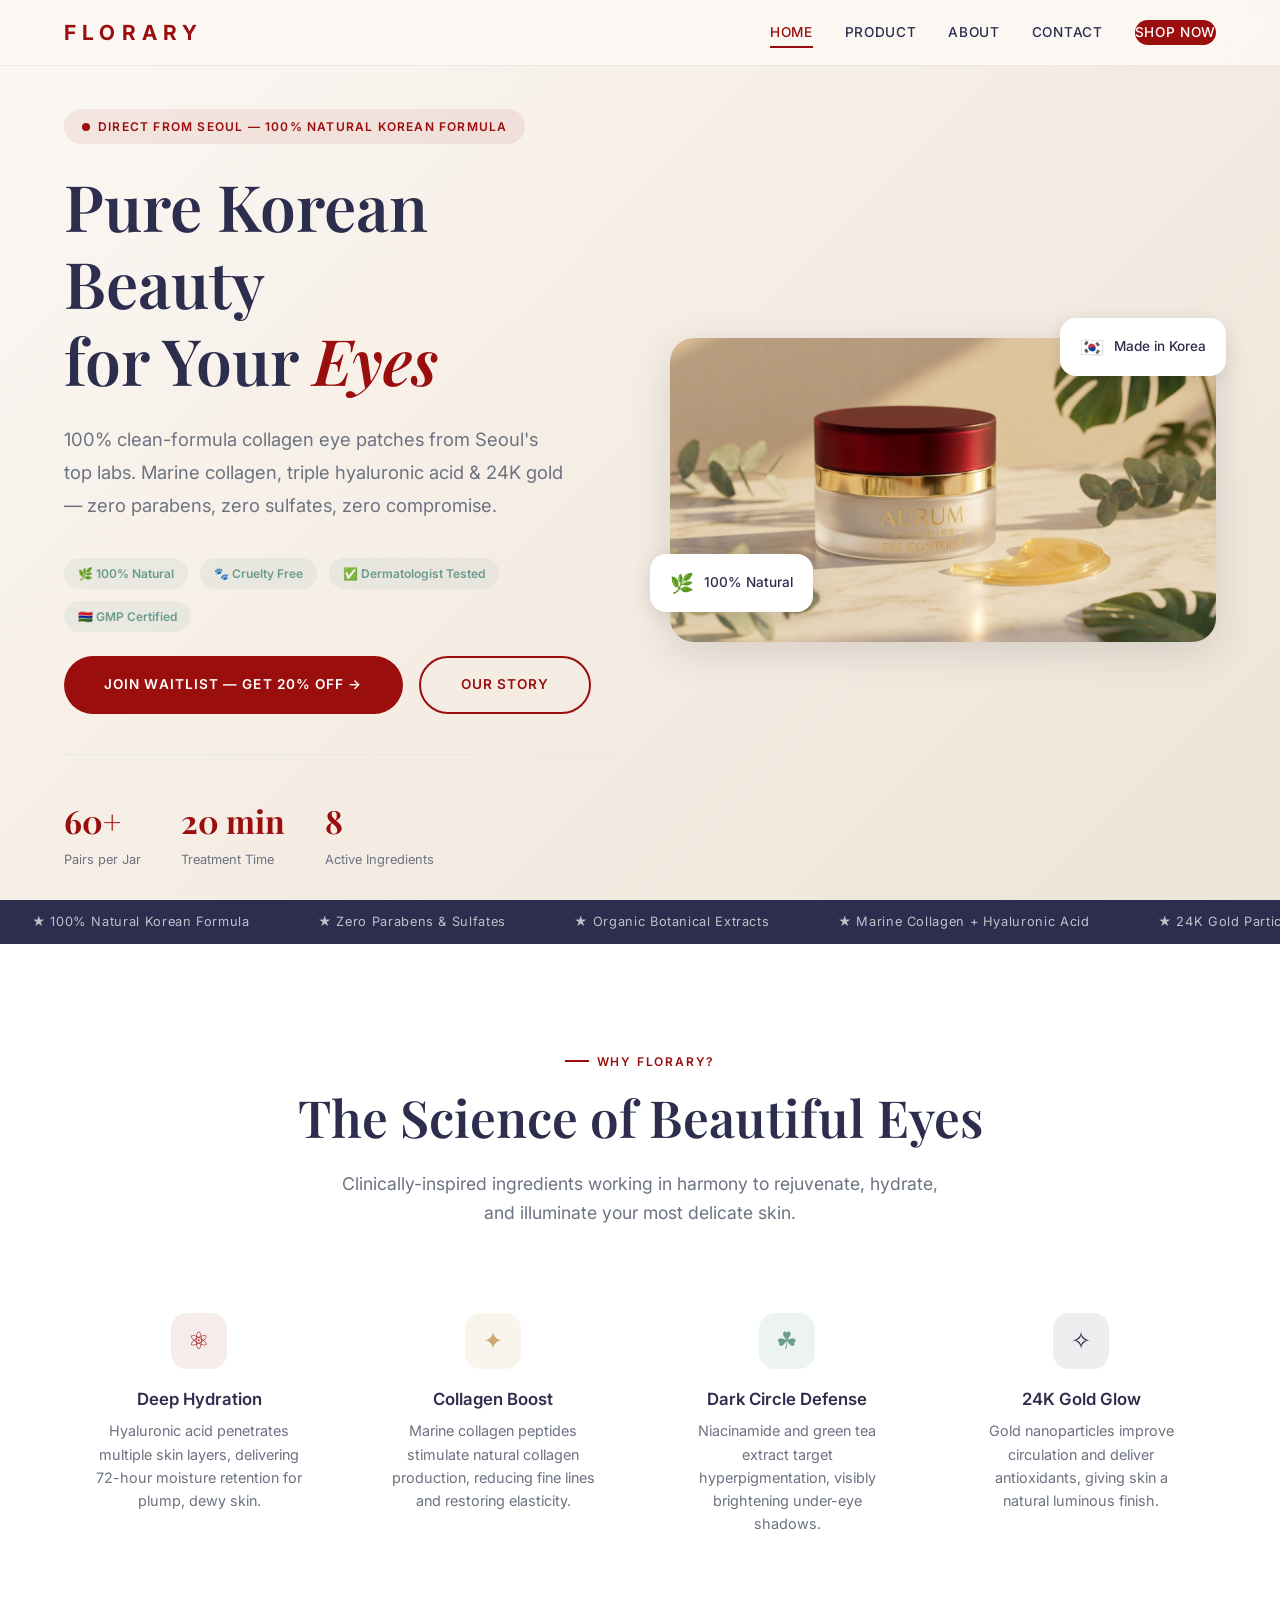
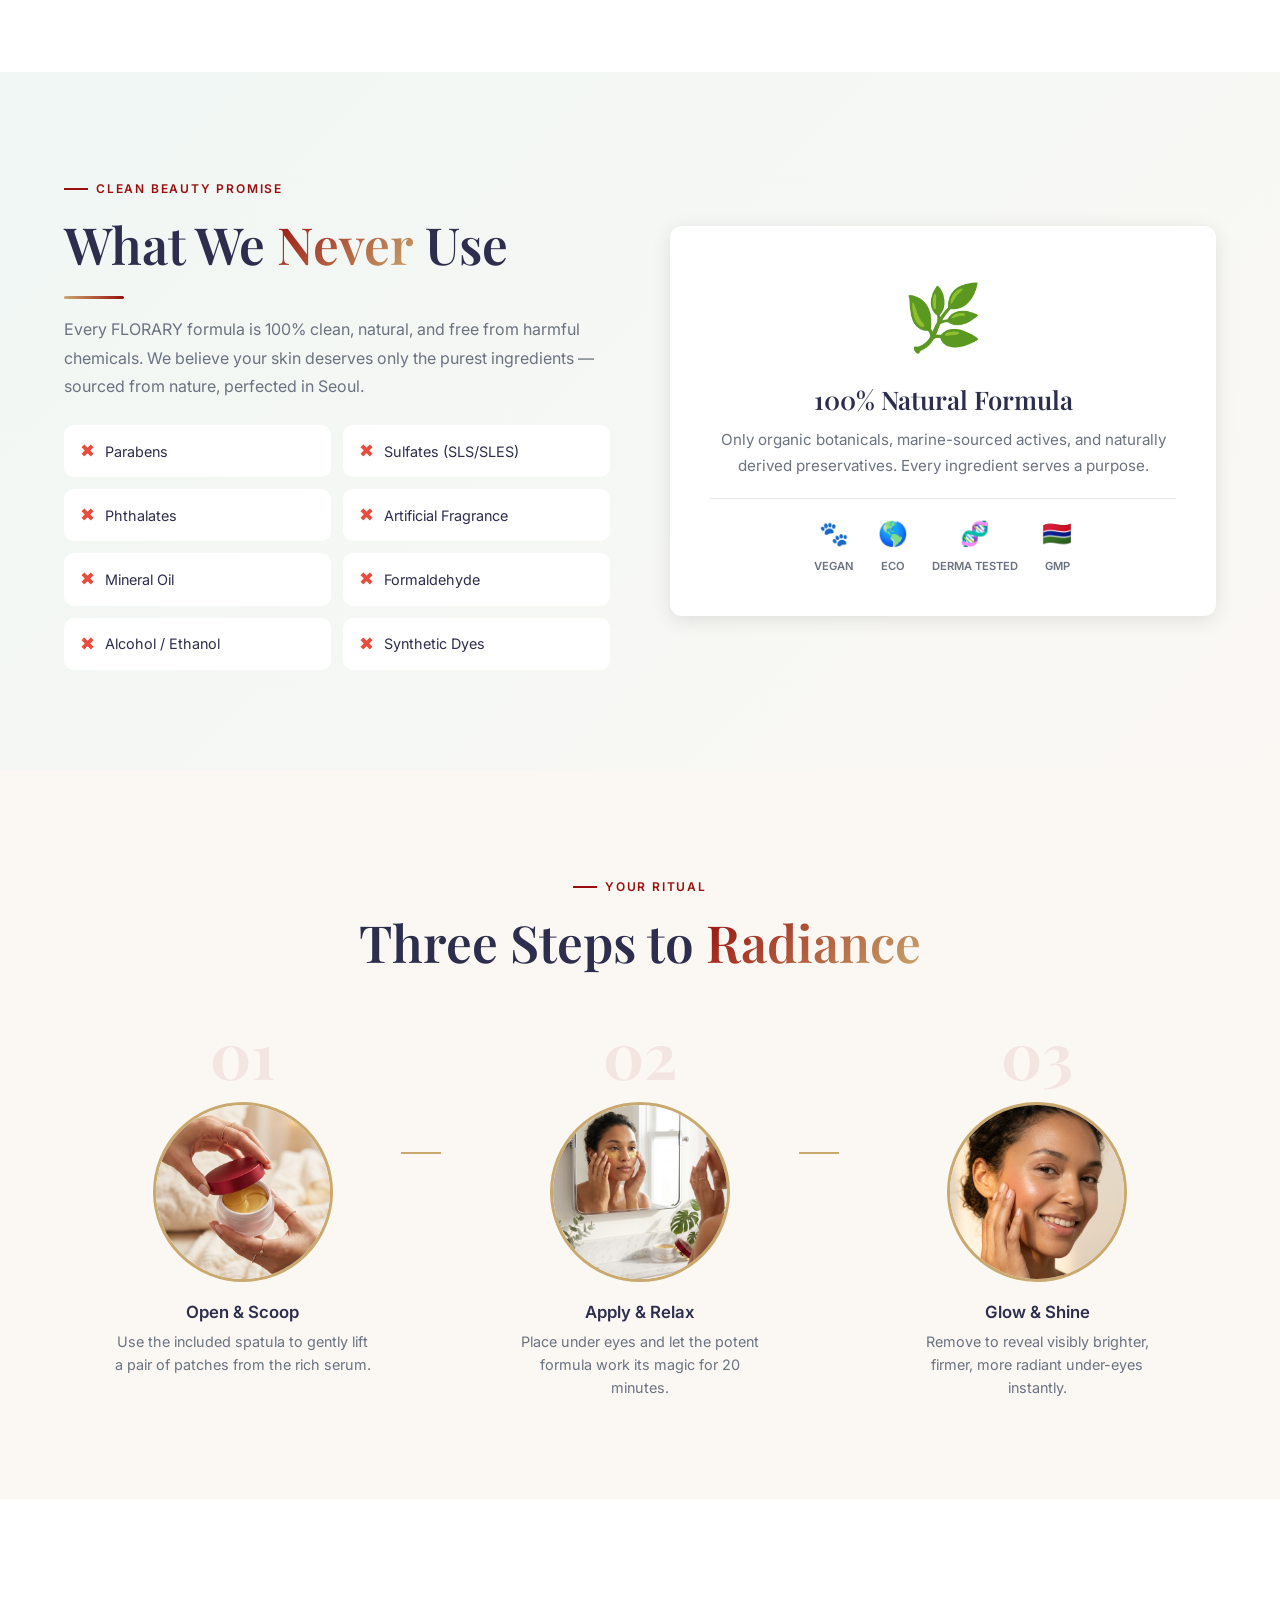
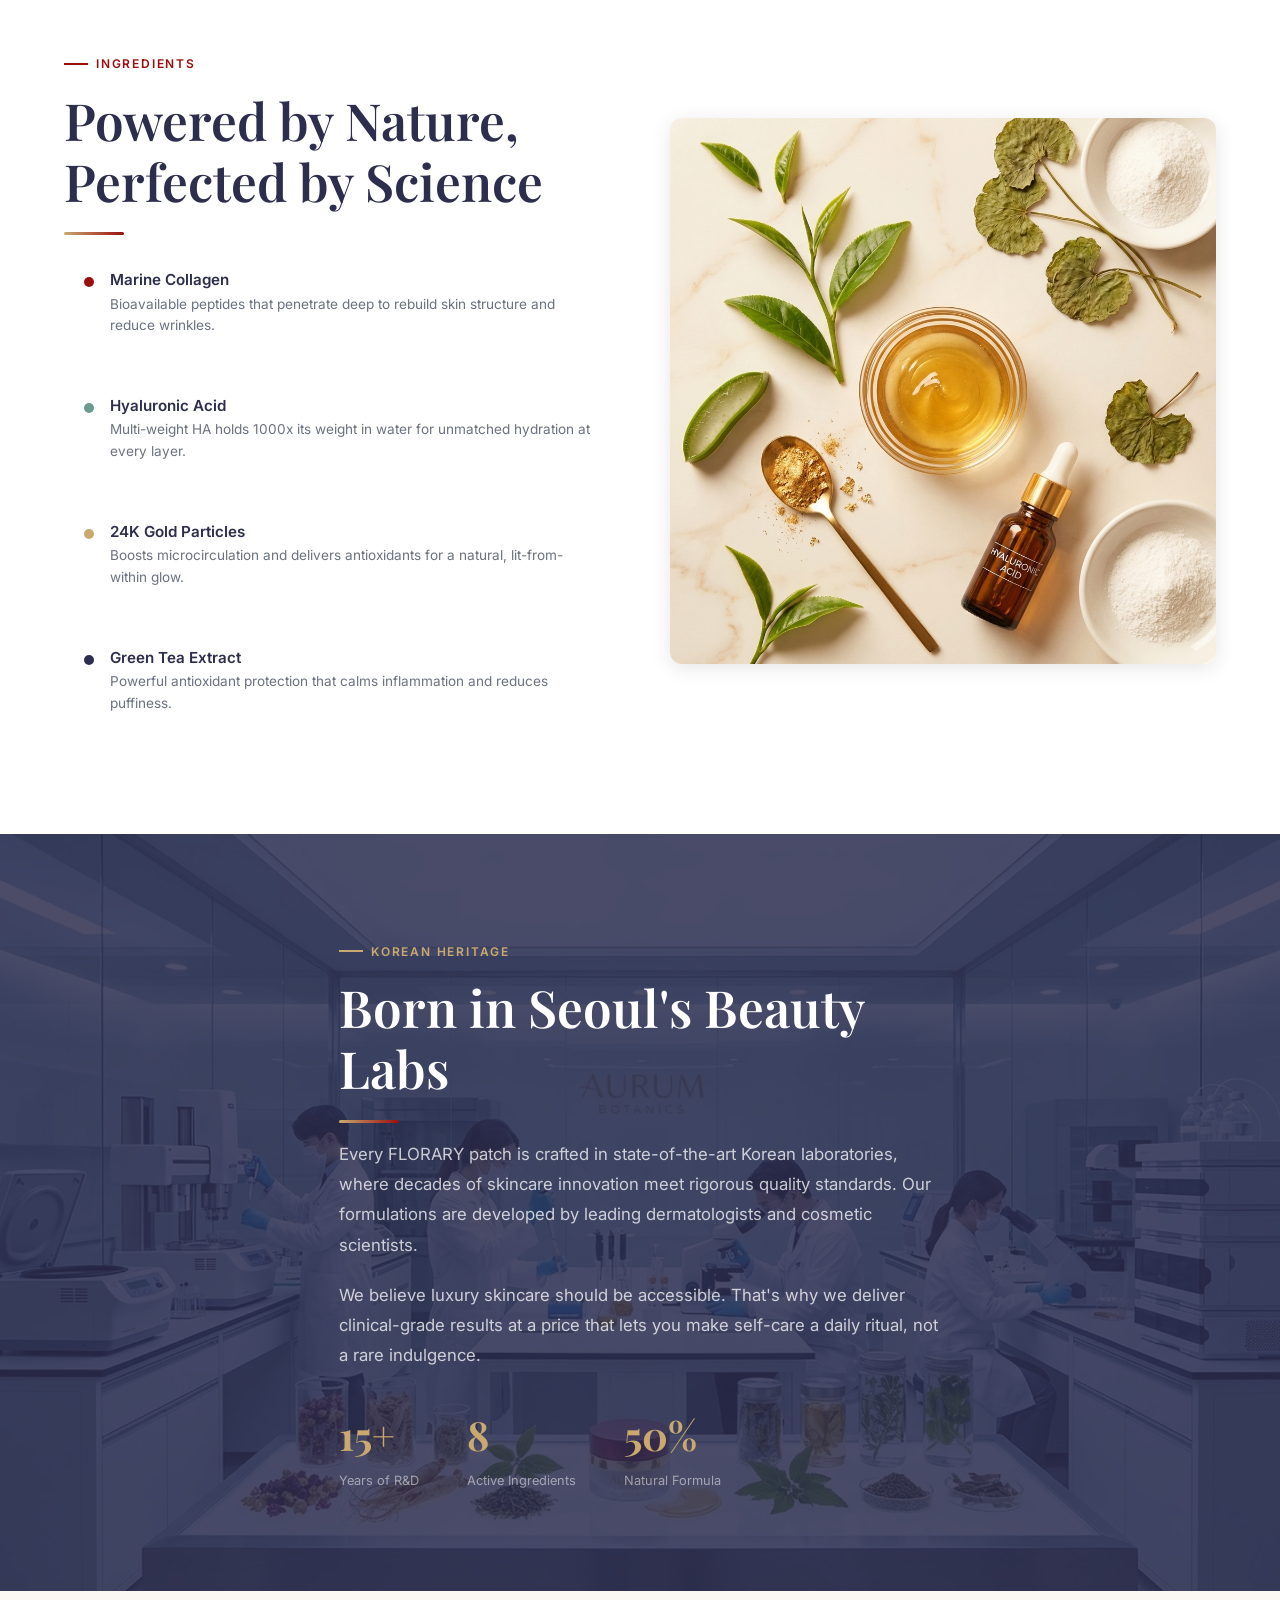
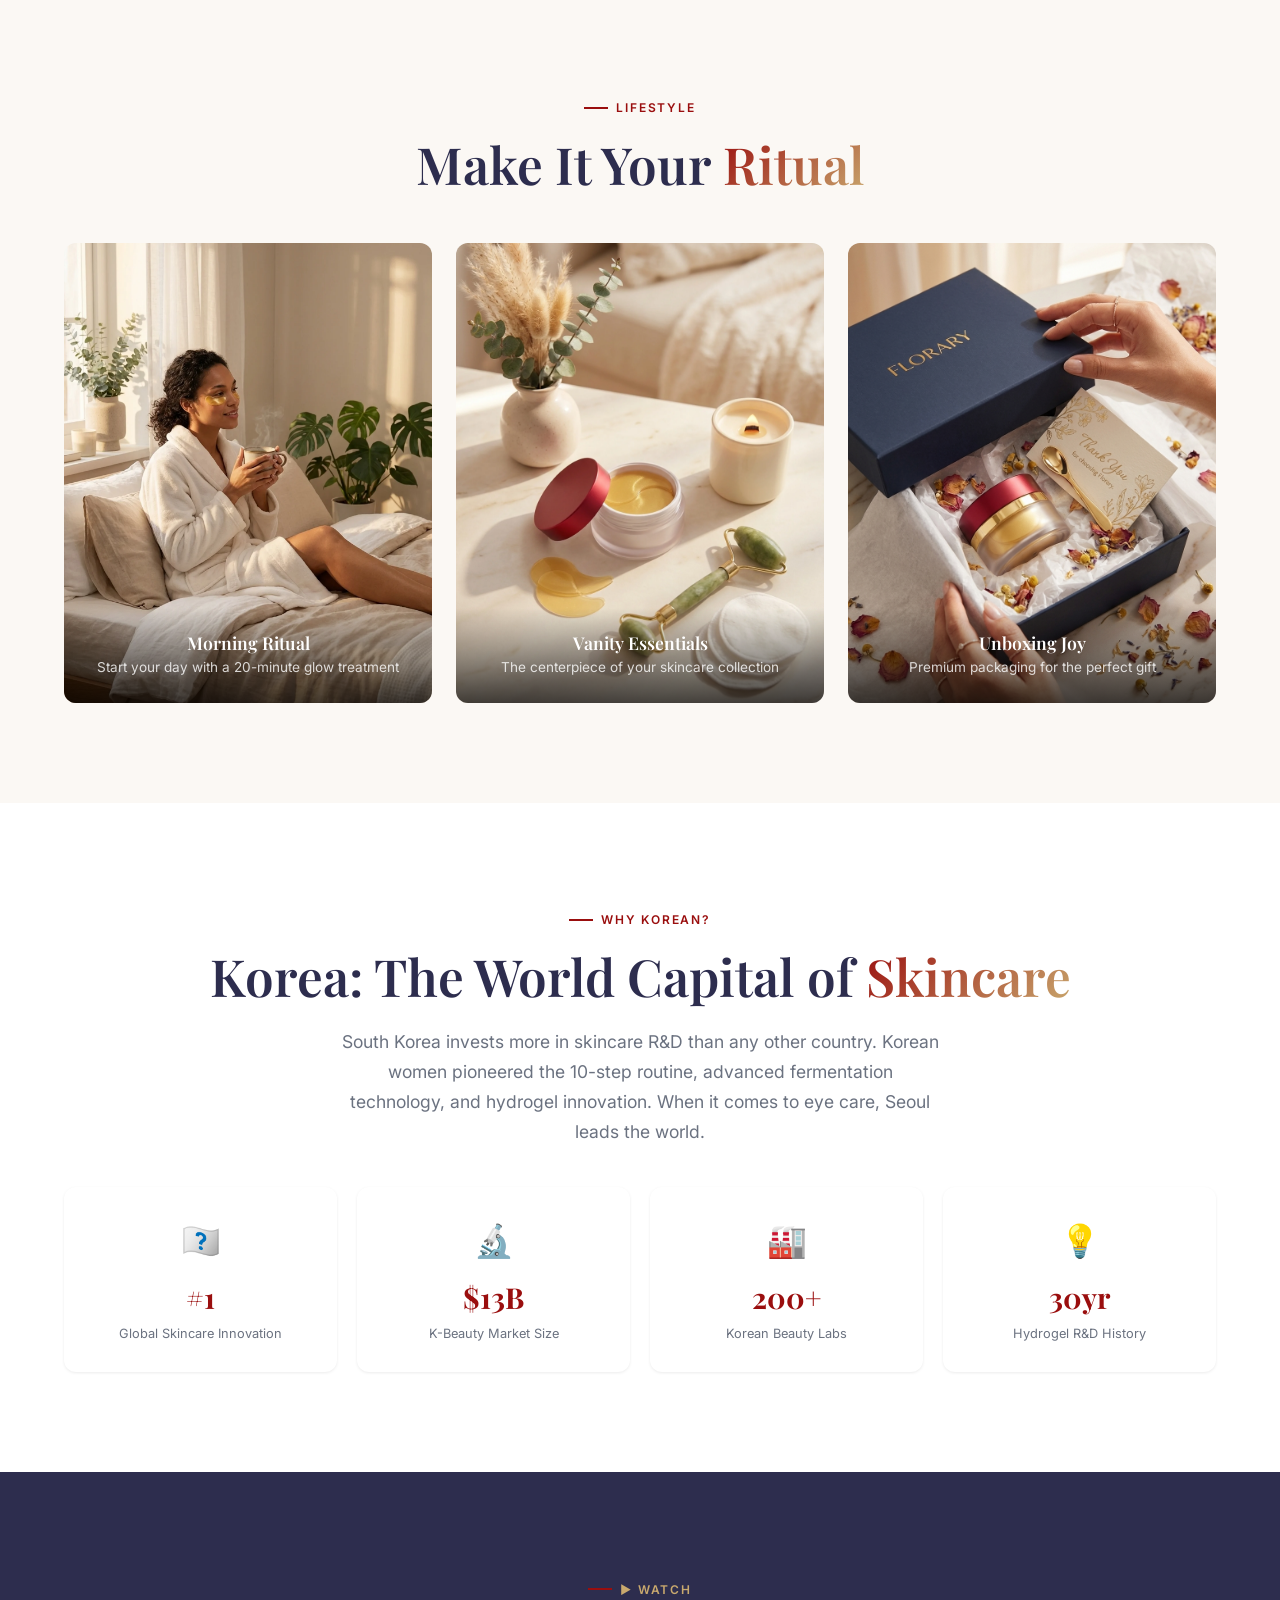
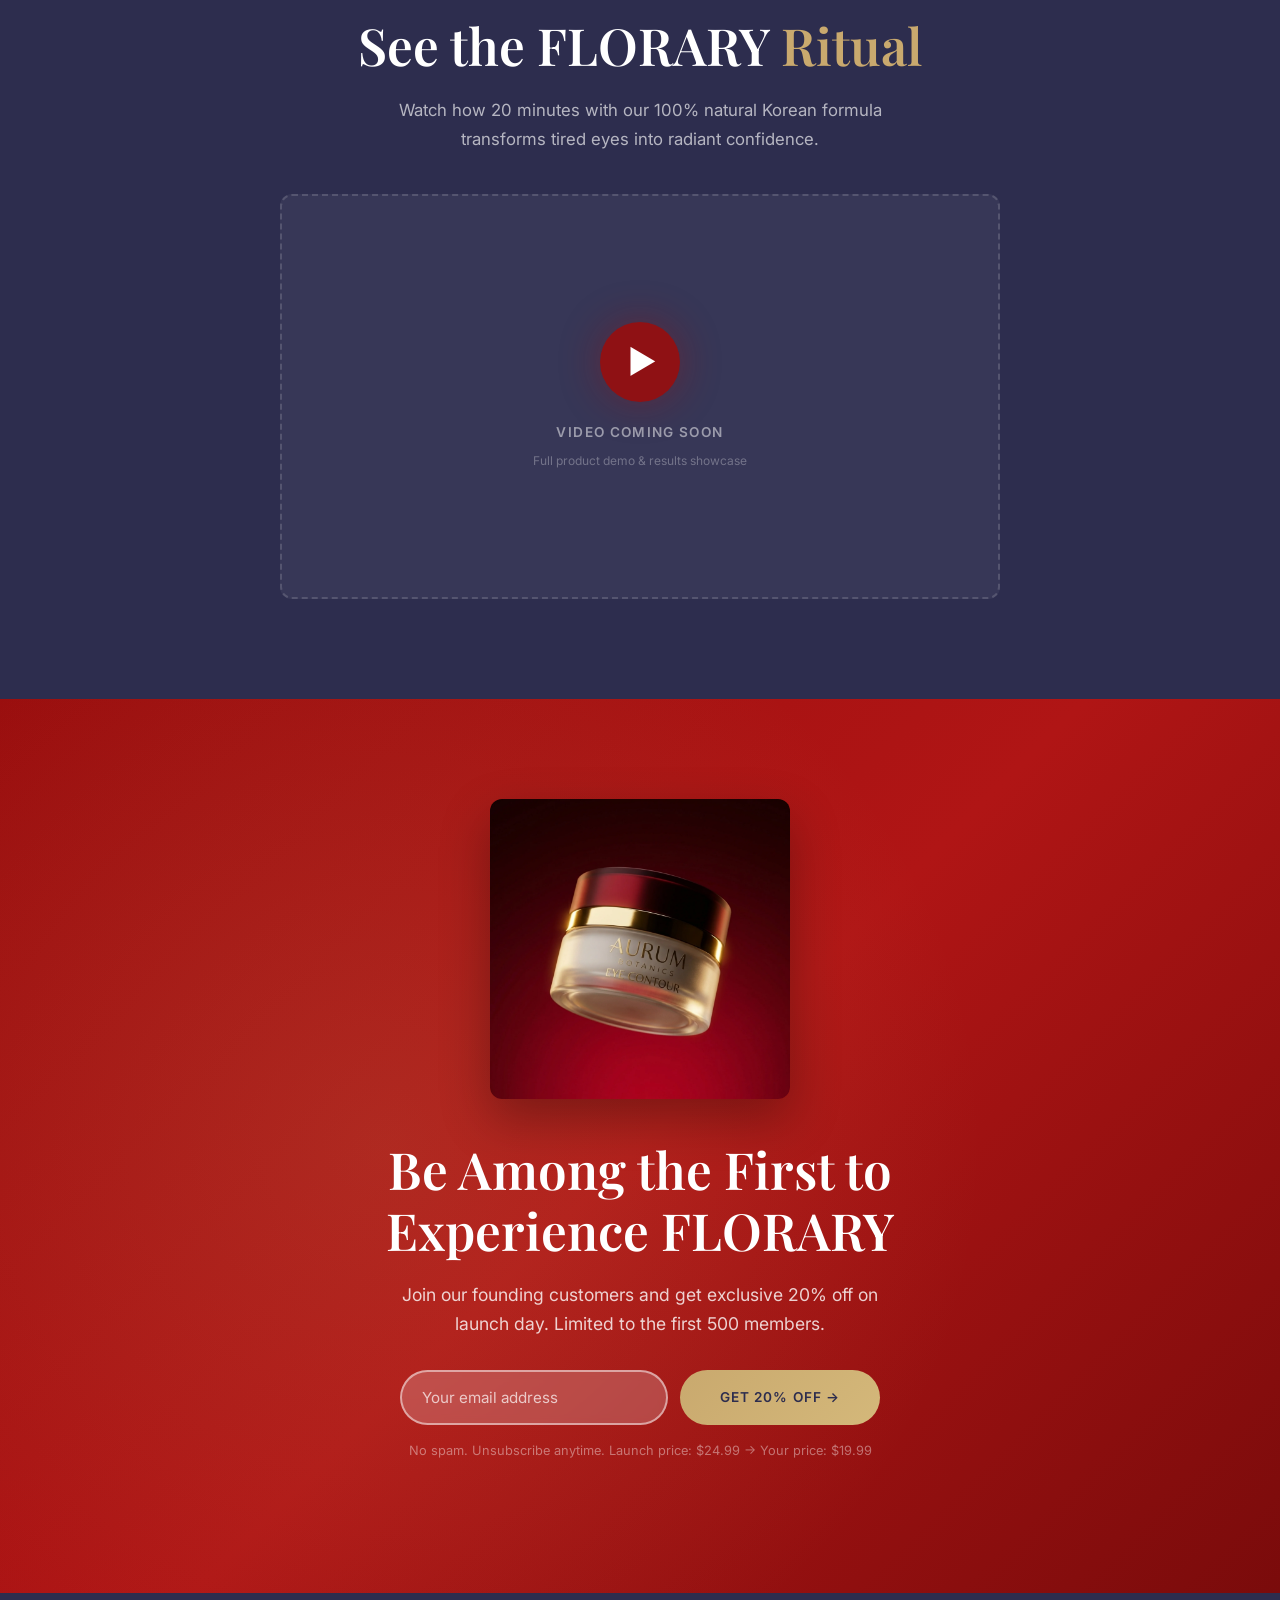
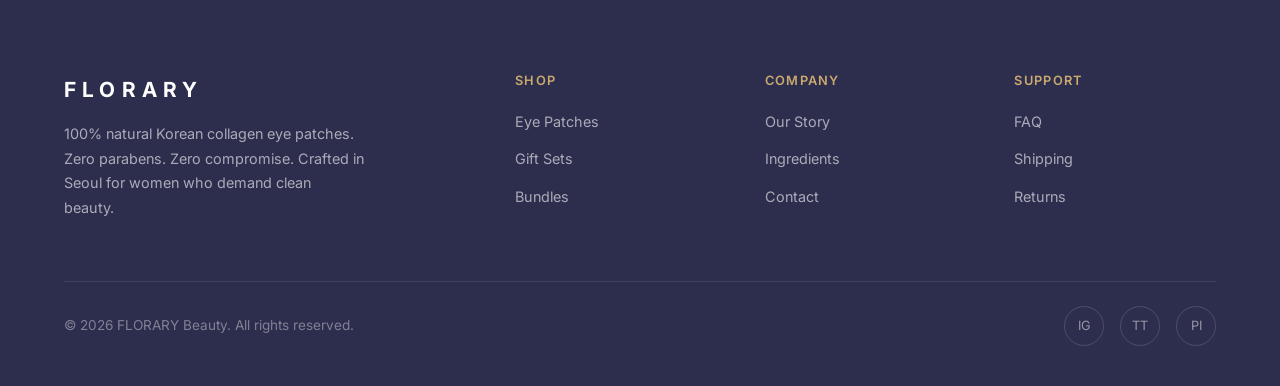
==== commit 121c8c89: "feat: favicon, OG-image, email collection, mobile fixes for all pages - Add SVG favicon (FLORARY "F"" ====
--- a/index.html
+++ b/index.html
@@ -5,6 +5,16 @@
   <meta name="viewport" content="width=device-width, initial-scale=1.0">
   <title>FLORARY Beauty — Premium Korean Collagen Eye Patches</title>
   <meta name="description" content="Transform your under-eye area with FLORARY's luxury collagen eye patches. Infused with marine collagen, hyaluronic acid, and 24K gold. Korean beauty innovation.">
+  <link rel="icon" type="image/svg+xml" href="favicon.svg">
+  <meta property="og:title" content="FLORARY Beauty — Premium Korean Collagen Eye Patches">
+  <meta property="og:description" content="100% natural collagen eye patches from Seoul. Marine collagen, hyaluronic acid & 24K gold.">
+  <meta property="og:image" content="https://florarybeauty.com/images/og-image.png">
+  <meta property="og:url" content="https://florarybeauty.com">
+  <meta property="og:type" content="website">
+  <meta name="twitter:card" content="summary_large_image">
+  <meta name="twitter:title" content="FLORARY Beauty — Premium Korean Collagen Eye Patches">
+  <meta name="twitter:description" content="100% natural collagen eye patches from Seoul. Marine collagen, hyaluronic acid & 24K gold.">
+  <meta name="twitter:image" content="https://florarybeauty.com/images/og-image.png">
   <link rel="stylesheet" href="styles.css">
   <style>
     /* ---- Hero ---- */
@@ -434,10 +444,29 @@
     <div class="cta-img reveal-scale"><img src="images/11-floating-jar.webp" alt="FLORARY jar"></div>
     <h2 class="section-title reveal">Be Among the First to <br>Experience FLORARY</h2>
     <p class="reveal">Join our founding customers and get exclusive 20% off on launch day. Limited to the first 500 members.</p>
-    <form onsubmit="event.preventDefault();this.innerHTML='<div style=&quot;font-size:2rem;margin-bottom:12px&quot;>&#10003;</div><p style=&quot;font-size:1.1rem;color:rgba(255,255,255,0.9)&quot;>You&#39;re on the list! Check your email for confirmation.</p>';return false;" class="waitlist-form reveal">
-      <input type="email" placeholder="Your email address" required class="waitlist-input">
+    <form class="waitlist-form reveal" id="waitlist-form">
+      <input type="hidden" name="_subject" value="New FLORARY Waitlist Signup!">
+      <input type="hidden" name="_captcha" value="false">
+      <input type="hidden" name="_template" value="table">
+      <input type="email" name="email" placeholder="Your email address" required class="waitlist-input">
       <button type="submit" class="btn btn-gold" style="border:none;cursor:pointer;">Get 20% Off &rarr;</button>
     </form>
+    <script>
+    document.getElementById('waitlist-form').addEventListener('submit', function(e) {
+      e.preventDefault();
+      var form = this;
+      var email = form.querySelector('input[name="email"]').value;
+      fetch('https://formsubmit.co/ajax/osetrov.artem@gmail.com', {
+        method: 'POST',
+        headers: {'Content-Type': 'application/json','Accept': 'application/json'},
+        body: JSON.stringify({email: email, _subject: 'New FLORARY Waitlist Signup!'})
+      }).then(function(r){return r.json()}).then(function(){
+        form.innerHTML = '<div style="font-size:2rem;margin-bottom:12px">&#10003;</div><p style="font-size:1.1rem;color:rgba(255,255,255,0.9)">You\'re on the list! Check your email for confirmation.</p>';
+      }).catch(function(){
+        form.innerHTML = '<div style="font-size:2rem;margin-bottom:12px">&#10003;</div><p style="font-size:1.1rem;color:rgba(255,255,255,0.9)">You\'re on the list! Check your email for confirmation.</p>';
+      });
+    });
+    </script>
     <p class="reveal" style="margin-top:16px;font-size:0.8rem;opacity:0.5;">No spam. Unsubscribe anytime. Launch price: $24.99 &rarr; Your price: $19.99</p>
   </div>
 </section>
--- a/styles.css
+++ b/styles.css
@@ -85,10 +85,10 @@
 .nav-links a.active { color: var(--crimson); }
 
 .nav-cta {
-  background: var(--crimson); color: var(--white) !important; padding: 10px 22px;
-  border-radius: 8px; font-size: 0.78rem; font-weight: 600; letter-spacing: 0.04em;
+  background: var(--crimson); color: var(--white) !important; padding: 14px 36px;
+  border-radius: 50px; font-size: 0.85rem; font-weight: 600; letter-spacing: 0.08em;
   text-transform: uppercase; transition: var(--transition); display: inline-block;
-  white-space: nowrap; line-height: 1;
+  white-space: nowrap; line-height: 1.2;
 }
 .nav-cta:hover { background: var(--crimson-dark); transform: translateY(-1px); box-shadow: 0 4px 15px rgba(154,14,14,0.25); }
 
@@ -106,7 +106,7 @@
     z-index: 10000;
   }
   .nav-links.open { right: 0; }
-  .nav-links .nav-cta { text-align: center; }
+  .nav-links .nav-cta { text-align: center; display: block; padding: 14px 24px; border-radius: 50px; margin-top: 8px; font-size: 0.85rem; }
   .nav-overlay { position: fixed; inset: 0; background: rgba(0,0,0,0.3); z-index: 9998; opacity: 0; visibility: hidden; pointer-events: none; transition: var(--transition); }
   .nav-overlay.show { opacity: 1; visibility: visible; pointer-events: auto; }
 }
@@ -250,3 +250,112 @@
   box-shadow: var(--shadow-sm); transition: var(--transition);
 }
 .card:hover { transform: translateY(-4px); box-shadow: var(--shadow-md); }
+
+/* ---- Product Page ---- */
+.product-badges {
+  display: flex; gap: 8px; flex-wrap: wrap; margin-bottom: 16px;
+}
+.product-badge {
+  font-size: 0.7rem; font-weight: 600; padding: 4px 10px;
+  border-radius: 50px; background: rgba(107,155,143,0.1); color: var(--sage);
+}
+
+.product-price-row {
+  display: flex; align-items: baseline; gap: 12px; margin-bottom: 4px;
+}
+.product-original-price {
+  font-family: 'Playfair Display', serif; font-size: 1.3rem;
+  color: var(--text-light); text-decoration: line-through; opacity: 0.5;
+}
+.product-discount {
+  background: var(--crimson); color: white; font-size: 0.7rem;
+  font-weight: 700; padding: 4px 10px; border-radius: 50px;
+  letter-spacing: 0.05em;
+}
+
+@media (max-width: 768px) {
+  .product-price-row { flex-wrap: wrap; gap: 8px; }
+  .product-badge { font-size: 0.65rem; padding: 3px 8px; }
+}
+
+@media (max-width: 480px) {
+  .product-price-row { gap: 6px; }
+  .product-discount { font-size: 0.65rem; padding: 3px 8px; }
+}
+
+/* Results Grid */
+.results-grid {
+  display: grid; grid-template-columns: repeat(auto-fit, minmax(240px, 1fr));
+  gap: 24px; margin-top: 40px;
+}
+.result-card {
+  padding: 32px; text-align: center; background: var(--white);
+  border-radius: var(--radius); transition: var(--transition);
+}
+.result-card:hover { transform: translateY(-4px); box-shadow: var(--shadow-md); }
+.result-emoji { font-size: 2.5rem; margin-bottom: 12px; }
+.result-card h3 {
+  font-family: 'Inter', sans-serif; font-size: 1rem;
+  font-weight: 600; margin-bottom: 8px;
+}
+.result-card p {
+  font-size: 0.9rem; color: var(--text-light); line-height: 1.7;
+}
+
+@media (max-width: 480px) {
+  .result-emoji { font-size: 2rem; }
+  .result-card { padding: 24px; }
+}
+
+/* Comparison Table */
+.table-wrapper {
+  overflow-x: auto; margin-top: 40px;
+}
+.comparison-table {
+  width: 100%; border-collapse: collapse;
+  font-size: 0.9rem; min-width: 600px;
+}
+.table-header {
+  border-bottom: 2px solid var(--crimson);
+}
+.table-header th {
+  padding: 14px 16px; text-align: center; font-weight: 600;
+  font-size: 0.8rem; text-transform: uppercase; letter-spacing: 0.05em;
+  color: var(--text-light);
+}
+.table-header th:first-child {
+  text-align: left;
+}
+.table-florary {
+  background: rgba(154, 14, 14, 0.04) !important;
+  font-weight: 700 !important;
+}
+.table-header th.table-florary {
+  border-radius: 12px 12px 0 0; color: var(--crimson);
+}
+.table-body td {
+  padding: 12px 16px; border-bottom: 1px solid var(--border);
+  text-align: center; font-weight: 500;
+}
+.table-body td:first-child {
+  text-align: left; font-weight: 500;
+}
+.table-check {
+  font-size: 1.1rem;
+}
+.table-uncheck {
+  color: var(--text-light);
+}
+.table-price {
+  font-weight: 600; color: var(--crimson);
+}
+
+@media (max-width: 480px) {
+  .comparison-table { font-size: 0.8rem; }
+  .comparison-table th, .comparison-table td {
+    padding: 10px 12px !important;
+  }
+  .table-header th {
+    font-size: 0.7rem;
+  }
+}
